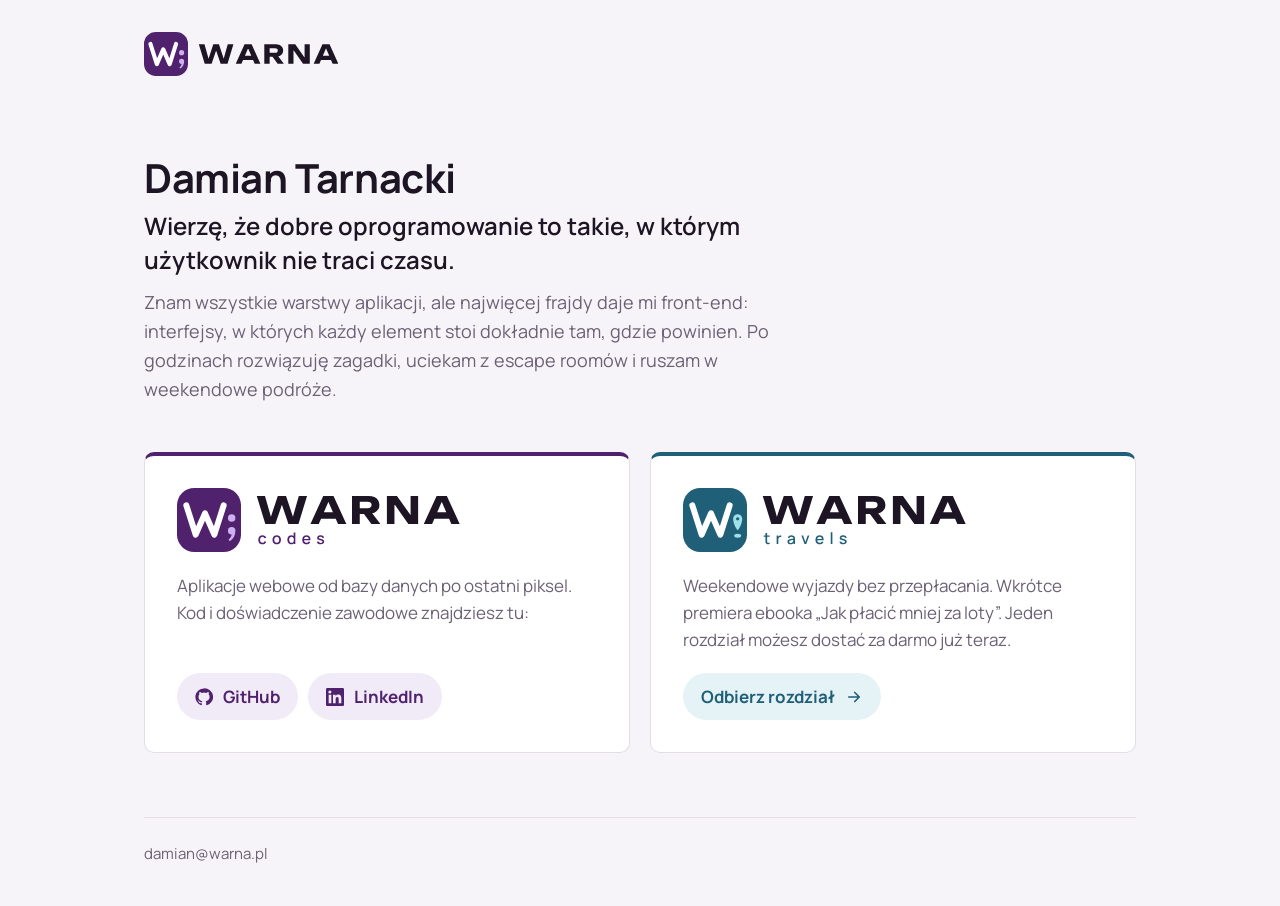
==== index.html @ d5330d67 "Copy: darmowy rozdział zamiast pierwszego Lista oczekujących wysyła rozdział 3, nie pierwszy.  Co-Au" ====
<!DOCTYPE html>
<html lang="pl">
<head>
<meta charset="UTF-8">
<meta name="viewport" content="width=device-width, initial-scale=1.0">
<title>WARNA · Damian Tarnacki</title>
<meta name="description" content="Damian Tarnacki: full-stack developer z sercem do front-endu. Tworzy oprogramowanie, w którym użytkownik nie traci czasu, a po godzinach szuka tańszych lotów.">
<meta name="author" content="Damian Tarnacki">
<meta name="theme-color" content="#50226D">
<link rel="canonical" href="https://warna.pl/">
<meta property="og:type" content="website">
<meta property="og:site_name" content="WARNA">
<meta property="og:locale" content="pl_PL">
<meta property="og:title" content="WARNA · Damian Tarnacki">
<meta property="og:description" content="Oprogramowanie, w którym użytkownik nie traci czasu, i podróże, za które nie przepłacasz. WARNA codes i WARNA travels.">
<meta property="og:url" content="https://warna.pl/">
<meta property="og:image" content="https://warna.pl/assets/img/og.png">
<meta property="og:image:type" content="image/png">
<meta property="og:image:width" content="1200">
<meta property="og:image:height" content="630">
<meta property="og:image:alt" content="Logotypy WARNA codes i WARNA travels">
<meta name="twitter:card" content="summary_large_image">
<link rel="icon" href="/favicon.svg" type="image/svg+xml">
<link rel="icon" type="image/png" sizes="32x32" href="/favicon-32x32.png">
<link rel="icon" type="image/png" sizes="16x16" href="/favicon-16x16.png">
<link rel="apple-touch-icon" sizes="180x180" href="/apple-touch-icon.png">
<link rel="manifest" href="/site.webmanifest">
<link rel="preconnect" href="https://fonts.googleapis.com">
<link rel="preconnect" href="https://fonts.gstatic.com" crossorigin>
<link rel="stylesheet" href="https://fonts.googleapis.com/css2?family=Manrope:wght@500;600;700&display=swap">
<link rel="stylesheet" href="assets/css/style.css">
</head>
<body>
<header class="top">
  <a class="brand" href="/" aria-label="WARNA, strona główna"><svg xmlns="http://www.w3.org/2000/svg" viewBox="0 0 441.74 100.00" role="img" aria-label="WARNA"><g transform="translate(0.00 0.00) scale(1.0417) translate(-2 -2)"><rect x="2" y="2" width="96" height="96" rx="26" fill="#50226D"/><path d="M16 28 L30 72 L44 40 L58 72 L72 28" fill="none" stroke="#FFFFFF" stroke-width="9" stroke-linecap="round" stroke-linejoin="round"/><circle cx="84" cy="47" r="5.6" fill="#CDB0F0"/><path d="M78.4 66 A5.6 5.6 0 0 1 89.6 66 C89.6 73.2 86.6 78.4 81.2 81.8 L79.2 79.4 C81.9 77.2 83.5 74.6 84 71.6 A5.6 5.6 0 0 1 78.4 66Z" fill="#CDB0F0"/></g><path d="M59.19 -5.16H55.38L66.35 -44.00H79.20L65.82 0.00H50.16L37.43 -37.55H42.42L29.63 0.00H14.02L0.59 -44.00H13.49L24.46 -5.16L20.71 -5.22L33.50 -44.00H46.35Z M97.15 -8.45V-18.25H127.48V-8.45ZM120.56 -44.00 140.57 0.00H127.60L110.82 -38.84H114.34L97.50 0.00H84.54L104.54 -44.00Z M157.81 -24.76H173.83Q176.76 -24.76 178.41 -26.11Q180.05 -27.46 180.05 -29.86Q180.05 -32.33 178.41 -33.65Q176.76 -34.97 173.83 -34.97H156.11L161.57 -40.77V0.00H149.42V-44.00H175.53Q180.58 -44.00 184.33 -42.21Q188.09 -40.42 190.20 -37.28Q192.31 -34.14 192.31 -29.86Q192.31 -25.70 190.20 -22.53Q188.09 -19.36 184.33 -17.60Q180.58 -15.84 175.53 -15.84H157.81ZM164.38 -20.59H178.05L193.83 0.00H179.75Z M244.76 -8.51 241.00 -7.74V-44.00H252.79V0.00H237.48L212.08 -36.20L215.78 -36.96V0.00H203.98V-44.00H219.71Z M274.27 -8.45V-18.25H304.60V-8.45ZM297.67 -44.00 317.68 0.00H304.71L287.94 -38.84H291.46L274.62 0.00H261.65L281.66 -44.00Z" transform="translate(124.00 72.00)" fill="currentColor"/></svg></a>
</header>
<main>
  <section class="intro">
    <h1>Damian Tarnacki</h1>
    <p class="lead">Wierzę, że dobre oprogramowanie to takie, w którym użytkownik nie traci czasu.</p>
    <p>Znam wszystkie warstwy aplikacji, ale najwięcej frajdy daje mi front-end: interfejsy, w których każdy element stoi dokładnie tam, gdzie powinien. Po godzinach rozwiązuję zagadki, uciekam z escape roomów i ruszam w weekendowe podróże.</p>
  </section>
  <div class="lines">
    <article class="line codes">
      <div class="lockup"><svg xmlns="http://www.w3.org/2000/svg" viewBox="0 0 441.74 100.00" role="img" aria-label="WARNA codes"><g transform="translate(0.00 0.00) scale(1.0417) translate(-2 -2)"><rect x="2" y="2" width="96" height="96" rx="26" fill="#50226D"/><path d="M16 28 L30 72 L44 40 L58 72 L72 28" fill="none" stroke="#FFFFFF" stroke-width="9" stroke-linecap="round" stroke-linejoin="round"/><circle cx="84" cy="47" r="5.6" fill="#CDB0F0"/><path d="M78.4 66 A5.6 5.6 0 0 1 89.6 66 C89.6 73.2 86.6 78.4 81.2 81.8 L79.2 79.4 C81.9 77.2 83.5 74.6 84 71.6 A5.6 5.6 0 0 1 78.4 66Z" fill="#CDB0F0"/></g><path d="M59.19 -5.16H55.38L66.35 -44.00H79.20L65.82 0.00H50.16L37.43 -37.55H42.42L29.63 0.00H14.02L0.59 -44.00H13.49L24.46 -5.16L20.71 -5.22L33.50 -44.00H46.35Z M97.15 -8.45V-18.25H127.48V-8.45ZM120.56 -44.00 140.57 0.00H127.60L110.82 -38.84H114.34L97.50 0.00H84.54L104.54 -44.00Z M157.81 -24.76H173.83Q176.76 -24.76 178.41 -26.11Q180.05 -27.46 180.05 -29.86Q180.05 -32.33 178.41 -33.65Q176.76 -34.97 173.83 -34.97H156.11L161.57 -40.77V0.00H149.42V-44.00H175.53Q180.58 -44.00 184.33 -42.21Q188.09 -40.42 190.20 -37.28Q192.31 -34.14 192.31 -29.86Q192.31 -25.70 190.20 -22.53Q188.09 -19.36 184.33 -17.60Q180.58 -15.84 175.53 -15.84H157.81ZM164.38 -20.59H178.05L193.83 0.00H179.75Z M244.76 -8.51 241.00 -7.74V-44.00H252.79V0.00H237.48L212.08 -36.20L215.78 -36.96V0.00H203.98V-44.00H219.71Z M274.27 -8.45V-18.25H304.60V-8.45ZM297.67 -44.00 317.68 0.00H304.71L287.94 -38.84H291.46L274.62 0.00H261.65L281.66 -44.00Z" transform="translate(124.00 56.31)" fill="currentColor"/><path d="M7.53 0.38Q5.45 0.38 4.00 -0.55Q2.55 -1.48 1.78 -3.09Q1.01 -4.70 1.00 -6.75Q1.01 -8.84 1.80 -10.44Q2.59 -12.05 4.05 -12.96Q5.51 -13.88 7.56 -13.88Q9.78 -13.88 11.34 -12.78Q12.91 -11.68 13.41 -9.76L10.81 -9.01Q10.43 -10.15 9.54 -10.78Q8.66 -11.41 7.53 -11.41Q6.24 -11.41 5.41 -10.81Q4.59 -10.20 4.19 -9.15Q3.79 -8.10 3.78 -6.75Q3.79 -4.66 4.73 -3.38Q5.68 -2.09 7.53 -2.09Q8.79 -2.09 9.57 -2.67Q10.35 -3.25 10.76 -4.34L13.41 -3.71Q12.75 -1.74 11.23 -0.68Q9.70 0.38 7.53 0.38Z M29.82 0.38Q27.80 0.38 26.31 -0.54Q24.82 -1.45 24.02 -3.06Q23.21 -4.66 23.21 -6.76Q23.21 -8.88 24.04 -10.48Q24.86 -12.09 26.35 -12.98Q27.84 -13.88 29.82 -13.88Q31.85 -13.88 33.34 -12.96Q34.83 -12.05 35.64 -10.45Q36.45 -8.85 36.45 -6.76Q36.45 -4.65 35.63 -3.04Q34.81 -1.44 33.33 -0.53Q31.84 0.38 29.82 0.38ZM29.82 -2.09Q31.76 -2.09 32.72 -3.39Q33.67 -4.70 33.67 -6.76Q33.67 -8.88 32.71 -10.14Q31.74 -11.41 29.82 -11.41Q28.51 -11.41 27.66 -10.82Q26.81 -10.23 26.40 -9.18Q25.99 -8.14 25.99 -6.76Q25.99 -4.64 26.96 -3.36Q27.94 -2.09 29.82 -2.09Z M52.56 0.38Q50.68 0.38 49.31 -0.56Q47.94 -1.50 47.19 -3.12Q46.45 -4.74 46.45 -6.76Q46.45 -8.80 47.20 -10.41Q47.95 -12.01 49.33 -12.94Q50.71 -13.88 52.61 -13.88Q54.53 -13.88 55.83 -12.94Q57.14 -12.01 57.81 -10.40Q58.48 -8.79 58.48 -6.76Q58.48 -4.74 57.80 -3.12Q57.12 -1.51 55.81 -0.57Q54.50 0.38 52.56 0.38ZM52.93 -1.99Q54.21 -1.99 55.03 -2.60Q55.84 -3.21 56.21 -4.29Q56.59 -5.36 56.59 -6.76Q56.59 -8.16 56.21 -9.24Q55.83 -10.31 55.03 -10.91Q54.24 -11.51 53.01 -11.51Q51.71 -11.51 50.88 -10.88Q50.04 -10.24 49.63 -9.16Q49.23 -8.09 49.23 -6.76Q49.23 -5.43 49.63 -4.34Q50.04 -3.26 50.86 -2.62Q51.68 -1.99 52.93 -1.99ZM56.59 0.00V-9.71H56.29V-18.00H58.91V0.00Z M76.40 0.38Q74.39 0.38 72.87 -0.51Q71.35 -1.39 70.51 -2.97Q69.66 -4.55 69.66 -6.64Q69.66 -8.85 70.49 -10.48Q71.32 -12.10 72.81 -12.99Q74.30 -13.88 76.27 -13.88Q78.34 -13.88 79.79 -12.92Q81.24 -11.96 81.96 -10.20Q82.67 -8.44 82.52 -6.01H79.91V-6.96Q79.89 -9.31 79.02 -10.44Q78.15 -11.56 76.38 -11.56Q74.41 -11.56 73.42 -10.32Q72.44 -9.09 72.44 -6.75Q72.44 -4.53 73.42 -3.31Q74.41 -2.09 76.27 -2.09Q77.50 -2.09 78.39 -2.64Q79.29 -3.20 79.79 -4.24L82.35 -3.43Q81.56 -1.61 79.96 -0.62Q78.36 0.38 76.40 0.38ZM71.59 -6.01V-8.05H81.22V-6.01Z M98.49 0.36Q96.02 0.36 94.47 -0.72Q92.92 -1.81 92.57 -3.79L95.25 -4.20Q95.50 -3.15 96.41 -2.54Q97.31 -1.94 98.66 -1.94Q99.89 -1.94 100.58 -2.44Q101.27 -2.94 101.27 -3.81Q101.27 -4.33 101.03 -4.64Q100.79 -4.96 100.01 -5.25Q99.24 -5.54 97.65 -5.96Q95.91 -6.41 94.89 -6.93Q93.87 -7.45 93.44 -8.14Q93.01 -8.84 93.01 -9.83Q93.01 -11.05 93.66 -11.96Q94.31 -12.88 95.49 -13.38Q96.67 -13.88 98.26 -13.88Q99.81 -13.88 101.02 -13.39Q102.24 -12.90 102.99 -12.01Q103.74 -11.11 103.89 -9.91L101.21 -9.43Q101.07 -10.40 100.30 -10.96Q99.52 -11.53 98.29 -11.58Q97.10 -11.62 96.36 -11.18Q95.62 -10.74 95.62 -9.96Q95.62 -9.51 95.91 -9.20Q96.19 -8.89 97.00 -8.60Q97.81 -8.31 99.40 -7.91Q101.10 -7.48 102.10 -6.94Q103.10 -6.41 103.53 -5.68Q103.96 -4.95 103.96 -3.91Q103.96 -1.91 102.51 -0.78Q101.05 0.36 98.49 0.36Z" transform="translate(126.00 87.69)" class="desc" fill="#50226D"/></svg></div>
      <p>Aplikacje webowe od bazy danych po ostatni piksel. Kod i doświadczenie zawodowe znajdziesz tu:</p>
      <ul class="links">
        <li><a href="https://github.com/warnaa" rel="me"><svg viewBox="0 0 24 24" aria-hidden="true"><path fill="currentColor" d="M12 .5a11.5 11.5 0 0 0-3.64 22.41c.58.1.79-.25.79-.56v-2c-3.2.7-3.88-1.37-3.88-1.37-.52-1.33-1.28-1.69-1.28-1.69-1.05-.71.08-.7.08-.7 1.16.08 1.77 1.19 1.77 1.19 1.03 1.77 2.7 1.26 3.36.96.1-.75.4-1.26.73-1.55-2.55-.29-5.24-1.28-5.24-5.69 0-1.26.45-2.28 1.19-3.09-.12-.29-.52-1.46.11-3.05 0 0 .97-.31 3.17 1.18a11 11 0 0 1 5.77 0c2.2-1.49 3.17-1.18 3.17-1.18.63 1.59.23 2.76.11 3.05.74.81 1.19 1.83 1.19 3.09 0 4.42-2.69 5.39-5.26 5.68.41.36.78 1.06.78 2.14v3.17c0 .31.21.67.8.56A11.5 11.5 0 0 0 12 .5Z"/></svg><span>GitHub</span></a></li>
        <li><a href="https://www.linkedin.com/in/damian-tarnacki-76337441" rel="me"><svg viewBox="0 0 24 24" aria-hidden="true"><path fill="currentColor" d="M20.45 20.45h-3.56v-5.57c0-1.33-.02-3.04-1.85-3.04-1.85 0-2.14 1.45-2.14 2.94v5.67H9.35V9h3.41v1.56h.05c.48-.9 1.64-1.85 3.37-1.85 3.6 0 4.27 2.37 4.27 5.46v6.28ZM5.34 7.43a2.07 2.07 0 1 1 0-4.13 2.07 2.07 0 0 1 0 4.13ZM7.12 20.45H3.56V9h3.56v11.45ZM22.22 0H1.77C.79 0 0 .77 0 1.73v20.54C0 23.23.79 24 1.77 24h20.45c.98 0 1.78-.77 1.78-1.73V1.73C24 .77 23.2 0 22.22 0Z"/></svg><span>LinkedIn</span></a></li>
      </ul>
    </article>
    <article class="line travels">
      <div class="lockup"><svg xmlns="http://www.w3.org/2000/svg" viewBox="0 0 441.74 100.00" role="img" aria-label="WARNA travels"><g transform="translate(0.00 0.00) scale(1.0417) translate(-2 -2)"><rect x="2" y="2" width="96" height="96" rx="26" fill="#1F5F78"/><path d="M16 28 L30 72 L44 40 L58 72 L72 28" fill="none" stroke="#FFFFFF" stroke-width="9" stroke-linecap="round" stroke-linejoin="round"/><path d="M84 65.5 C81.62 63.50 77.20 54.66 77.20 48.20 A6.8 6.8 0 1 1 90.80 48.20 C90.80 54.66 86.38 63.50 84 65.5Z" fill="#9EE0EA"/><circle cx="84" cy="48.20" r="2.45" fill="#1F5F78"/><ellipse cx="84" cy="73.6" rx="5.2" ry="2.9" fill="#9EE0EA"/></g><path d="M59.19 -5.16H55.38L66.35 -44.00H79.20L65.82 0.00H50.16L37.43 -37.55H42.42L29.63 0.00H14.02L0.59 -44.00H13.49L24.46 -5.16L20.71 -5.22L33.50 -44.00H46.35Z M97.15 -8.45V-18.25H127.48V-8.45ZM120.56 -44.00 140.57 0.00H127.60L110.82 -38.84H114.34L97.50 0.00H84.54L104.54 -44.00Z M157.81 -24.76H173.83Q176.76 -24.76 178.41 -26.11Q180.05 -27.46 180.05 -29.86Q180.05 -32.33 178.41 -33.65Q176.76 -34.97 173.83 -34.97H156.11L161.57 -40.77V0.00H149.42V-44.00H175.53Q180.58 -44.00 184.33 -42.21Q188.09 -40.42 190.20 -37.28Q192.31 -34.14 192.31 -29.86Q192.31 -25.70 190.20 -22.53Q188.09 -19.36 184.33 -17.60Q180.58 -15.84 175.53 -15.84H157.81ZM164.38 -20.59H178.05L193.83 0.00H179.75Z M244.76 -8.51 241.00 -7.74V-44.00H252.79V0.00H237.48L212.08 -36.20L215.78 -36.96V0.00H203.98V-44.00H219.71Z M274.27 -8.45V-18.25H304.60V-8.45ZM297.67 -44.00 317.68 0.00H304.71L287.94 -38.84H291.46L274.62 0.00H261.65L281.66 -44.00Z" transform="translate(124.00 56.31)" fill="currentColor"/><path d="M9.47 0.00Q8.20 0.25 6.98 0.21Q5.75 0.18 4.79 -0.26Q3.83 -0.70 3.34 -1.64Q2.90 -2.48 2.87 -3.34Q2.84 -4.21 2.84 -5.31V-17.25H5.46V-5.44Q5.46 -4.62 5.48 -4.03Q5.50 -3.43 5.74 -3.01Q6.19 -2.24 7.17 -2.13Q8.15 -2.02 9.47 -2.21ZM0.25 -11.40V-13.50H9.47V-11.40Z M20.31 0.00V-13.50H22.64V-10.23L22.31 -10.65Q22.56 -11.30 22.96 -11.84Q23.36 -12.39 23.89 -12.74Q24.40 -13.11 25.03 -13.32Q25.66 -13.53 26.33 -13.57Q26.99 -13.61 27.60 -13.50V-11.05Q26.94 -11.23 26.13 -11.15Q25.32 -11.08 24.65 -10.64Q24.01 -10.23 23.64 -9.64Q23.27 -9.05 23.11 -8.33Q22.95 -7.61 22.95 -6.81V0.00Z M41.79 0.38Q40.29 0.38 39.28 -0.18Q38.26 -0.74 37.74 -1.66Q37.23 -2.58 37.23 -3.68Q37.23 -4.70 37.59 -5.47Q37.95 -6.25 38.66 -6.79Q39.38 -7.34 40.41 -7.68Q41.31 -7.94 42.45 -8.14Q43.59 -8.34 44.84 -8.51Q46.10 -8.69 47.34 -8.86L46.39 -8.34Q46.41 -9.93 45.72 -10.69Q45.03 -11.46 43.34 -11.46Q42.28 -11.46 41.39 -10.97Q40.50 -10.48 40.15 -9.34L37.71 -10.09Q38.21 -11.83 39.62 -12.85Q41.03 -13.88 43.36 -13.88Q45.18 -13.88 46.52 -13.26Q47.86 -12.64 48.49 -11.30Q48.81 -10.64 48.89 -9.90Q48.96 -9.16 48.96 -8.31V0.00H46.65V-3.09L47.10 -2.69Q46.26 -1.14 44.97 -0.38Q43.68 0.38 41.79 0.38ZM42.25 -1.76Q43.36 -1.76 44.16 -2.16Q44.96 -2.55 45.45 -3.16Q45.94 -3.78 46.09 -4.44Q46.30 -5.04 46.33 -5.79Q46.36 -6.54 46.36 -6.99L47.21 -6.68Q45.98 -6.49 44.96 -6.34Q43.95 -6.19 43.13 -6.04Q42.31 -5.90 41.68 -5.70Q41.14 -5.51 40.72 -5.25Q40.30 -4.99 40.06 -4.61Q39.81 -4.24 39.81 -3.70Q39.81 -3.18 40.08 -2.73Q40.34 -2.29 40.88 -2.03Q41.41 -1.76 42.25 -1.76Z M63.86 0.00 58.96 -13.50H61.60L65.19 -3.28L68.78 -13.50H71.41L66.51 0.00Z M87.65 0.38Q85.64 0.38 84.12 -0.51Q82.60 -1.39 81.76 -2.97Q80.91 -4.55 80.91 -6.64Q80.91 -8.85 81.74 -10.48Q82.58 -12.10 84.06 -12.99Q85.55 -13.88 87.53 -13.88Q89.59 -13.88 91.04 -12.92Q92.49 -11.96 93.21 -10.20Q93.93 -8.44 93.78 -6.01H91.16V-6.96Q91.14 -9.31 90.27 -10.44Q89.40 -11.56 87.63 -11.56Q85.66 -11.56 84.68 -10.32Q83.69 -9.09 83.69 -6.75Q83.69 -4.53 84.68 -3.31Q85.66 -2.09 87.53 -2.09Q88.75 -2.09 89.64 -2.64Q90.54 -3.20 91.04 -4.24L93.60 -3.43Q92.81 -1.61 91.21 -0.62Q89.61 0.38 87.65 0.38ZM82.84 -6.01V-8.05H92.48V-6.01Z M104.83 0.00V-18.38H107.44V0.00Z M124.35 0.36Q121.89 0.36 120.34 -0.72Q118.79 -1.81 118.44 -3.79L121.11 -4.20Q121.36 -3.15 122.27 -2.54Q123.18 -1.94 124.53 -1.94Q125.75 -1.94 126.44 -2.44Q127.14 -2.94 127.14 -3.81Q127.14 -4.33 126.89 -4.64Q126.65 -4.96 125.88 -5.25Q125.10 -5.54 123.51 -5.96Q121.78 -6.41 120.76 -6.93Q119.74 -7.45 119.31 -8.14Q118.88 -8.84 118.88 -9.83Q118.88 -11.05 119.53 -11.96Q120.18 -12.88 121.36 -13.38Q122.54 -13.88 124.13 -13.88Q125.68 -13.88 126.89 -13.39Q128.10 -12.90 128.85 -12.01Q129.60 -11.11 129.75 -9.91L127.08 -9.43Q126.94 -10.40 126.16 -10.96Q125.39 -11.53 124.15 -11.58Q122.96 -11.62 122.23 -11.18Q121.49 -10.74 121.49 -9.96Q121.49 -9.51 121.77 -9.20Q122.05 -8.89 122.86 -8.60Q123.68 -8.31 125.26 -7.91Q126.96 -7.48 127.96 -6.94Q128.96 -6.41 129.39 -5.68Q129.83 -4.95 129.83 -3.91Q129.83 -1.91 128.37 -0.78Q126.91 0.36 124.35 0.36Z" transform="translate(126.00 87.69)" class="desc" fill="#1F5F78"/></svg></div>
      <p>Weekendowe wyjazdy bez przepłacania. Wkrótce premiera ebooka „Jak płacić mniej za loty”. Jeden rozdział możesz dostać za darmo już teraz.</p>
      <ul class="links">
        <li><a class="cta" href="/travels/tansze-loty/"><span>Odbierz rozdział</span><svg viewBox="0 0 24 24" aria-hidden="true"><path d="M5 12h13m-5-6 6 6-6 6" fill="none" stroke="currentColor" stroke-width="2.2" stroke-linecap="round" stroke-linejoin="round"/></svg></a></li>
      </ul>
    </article>
  </div>
</main>
<footer><div class="foot"><a href="mailto:damian@warna.pl">damian@warna.pl</a></div></footer>
</body>
</html>
---- assets/css/style.css ----
/* WARNA: kolory z identyfikacji b-v3, kroje Unbounded (w SVG jako krzywe) + Manrope */
:root {
    --bg: #F6F4F8;
    --paper: #FFFFFF;
    --ink: #1D1424;
    --muted: #6B6175;
    --line: #E3DDE8;
    --codes: #50226D;
    --codes-soft: #F1EAF7;
    --travels: #1F5F78;
    --travels-soft: #E6F3F6;
    --body: "Manrope", system-ui, -apple-system, "Segoe UI", sans-serif;
    color-scheme: light;
}

@media (prefers-color-scheme: dark) {
    :root {
        --bg: #141018;
        --paper: #1E1824;
        --ink: #F1ECF5;
        --muted: #A79DB1;
        --line: #2F2737;
        --codes: #CDB0F0;
        --codes-soft: #261C30;
        --travels: #9EE0EA;
        --travels-soft: #16252B;
        color-scheme: dark;
    }
}

* { box-sizing: border-box; }

body {
    margin: 0;
    min-height: 100vh;
    display: flex;
    flex-direction: column;
    background: var(--bg);
    color: var(--ink);
    font-family: var(--body);
    font-size: 17px;
    line-height: 1.6;
}

svg { display: block; }

.top, main, footer {
    width: 100%;
    max-width: 1040px;
    margin: 0 auto;
    padding-inline: 24px;
}

.top { padding-block: 32px 0; }
.brand { display: inline-block; color: var(--ink); }
.brand svg { height: 44px; width: auto; }

main { flex: 1; padding-block: 72px 64px; }

.intro { max-width: 40rem; margin-bottom: 48px; }
.intro h1 {
    margin: 0 0 8px;
    font-size: clamp(28px, 5vw, 40px);
    line-height: 1.15;
    font-weight: 700;
    letter-spacing: -0.01em;
}
.intro p { margin: 0; color: var(--muted); font-size: 18px; }
.intro p + p { margin-top: 12px; }
.intro .lead { color: var(--ink); font-size: clamp(20px, 2.6vw, 24px); line-height: 1.4; font-weight: 600; }

.lines {
    display: grid;
    grid-template-columns: repeat(auto-fit, minmax(300px, 1fr));
    gap: 20px;
}

.line {
    --accent: var(--codes);
    --soft: var(--codes-soft);
    display: flex;
    flex-direction: column;
    gap: 20px;
    padding: 32px;
    background: var(--paper);
    border: 1px solid var(--line);
    border-top: 4px solid var(--accent);
    border-radius: 10px;
}
.line.travels { --accent: var(--travels); --soft: var(--travels-soft); }

.lockup { color: var(--ink); }
.lockup svg { height: 64px; width: auto; max-width: 100%; }
.lockup .desc { fill: var(--accent); }

.line p { margin: 0; color: var(--muted); flex: 1; }

.links {
    list-style: none;
    margin: 0;
    padding: 0;
    display: flex;
    flex-wrap: wrap;
    gap: 10px;
}

.links a, .links .soon {
    display: inline-flex;
    align-items: center;
    gap: 10px;
    padding: 10px 18px;
    border-radius: 999px;
    background: var(--soft);
    color: var(--accent);
    font-weight: 700;
    text-decoration: none;
    transition: background .15s, color .15s;
}
.links a svg { width: 18px; height: 18px; }
.links a:hover, .links a:focus-visible { background: var(--accent); color: var(--paper); }
.links a:focus-visible { outline: 2px solid var(--accent); outline-offset: 3px; }
.links a.cta svg { transition: transform .15s; }
.links a.cta:hover svg { transform: translateX(3px); }
.links .soon { background: transparent; border: 1.5px dashed var(--accent); color: var(--muted); cursor: default; }

footer { font-size: 15px; }
.foot { padding-block: 24px 40px; border-top: 1px solid var(--line); }
footer a { color: var(--muted); text-decoration: none; }
footer a:hover { color: var(--ink); }

@media (max-width: 560px) {
    .top, main, footer { padding-inline: 16px; }
    main { padding-block: 48px 40px; }
    .line { padding: 24px; }
    .lockup svg { height: 52px; }
}
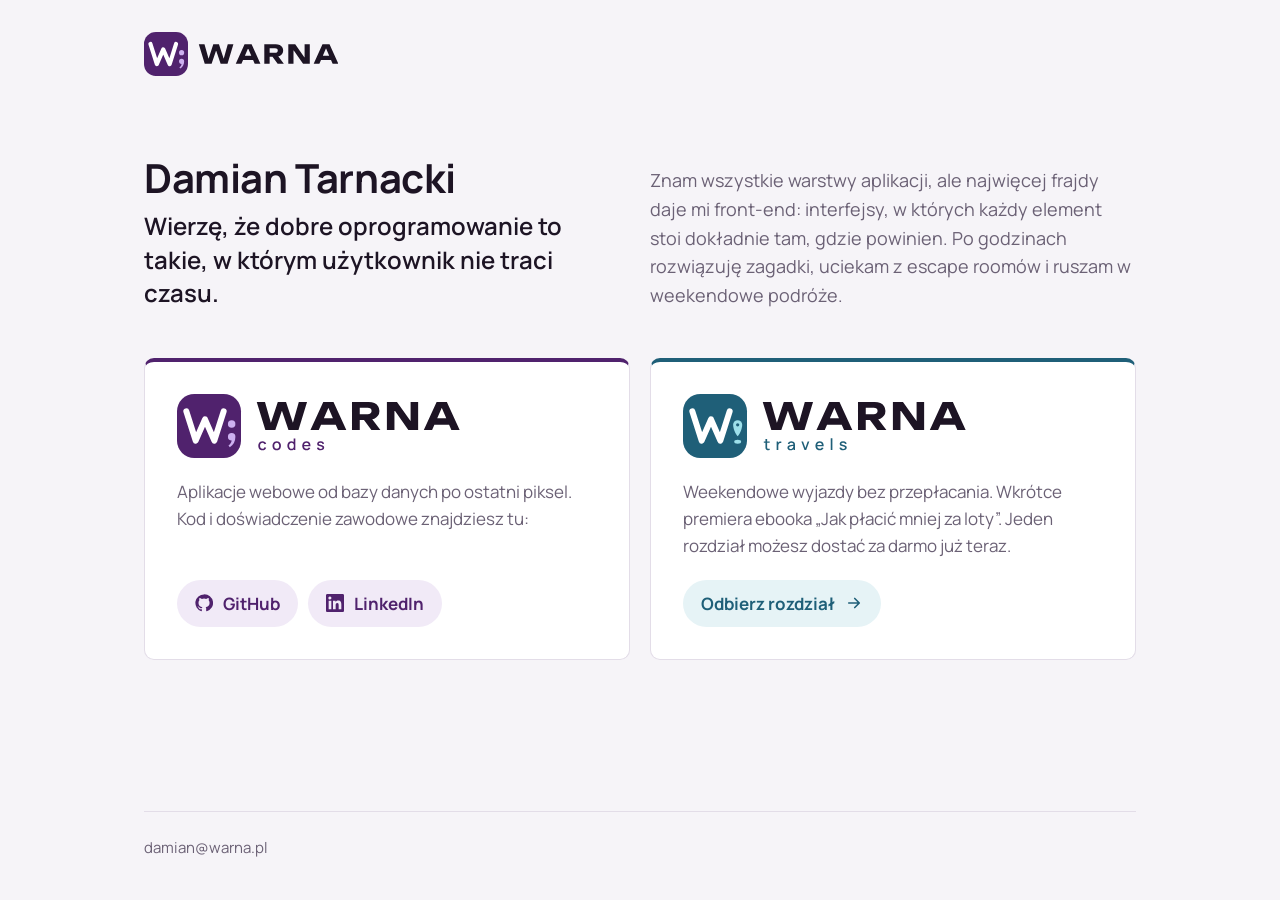
==== commit 3ab03f8f: "Wstęp w dwóch kolumnach na całą szerokość Nazwisko z hasłem po lewej, bio po prawej, w tych samych k" ====
--- a/index.html
+++ b/index.html
@@ -4,7 +4,7 @@
 <meta charset="UTF-8">
 <meta name="viewport" content="width=device-width, initial-scale=1.0">
 <title>WARNA · Damian Tarnacki</title>
-<meta name="description" content="Damian Tarnacki: full-stack developer z sercem do front-endu. Tworzy oprogramowanie, w którym użytkownik nie traci czasu, a po godzinach szuka tańszych lotów.">
+<meta name="description" content="Jestem full-stack developerem z sercem do front-endu. Tworzę oprogramowanie, w którym użytkownik nie traci czasu, a po godzinach szukam tańszych lotów.">
 <meta name="author" content="Damian Tarnacki">
 <meta name="theme-color" content="#50226D">
 <link rel="canonical" href="https://warna.pl/">
@@ -36,9 +36,11 @@
 </header>
 <main>
   <section class="intro">
-    <h1>Damian Tarnacki</h1>
-    <p class="lead">Wierzę, że dobre oprogramowanie to takie, w którym użytkownik nie traci czasu.</p>
-    <p>Znam wszystkie warstwy aplikacji, ale najwięcej frajdy daje mi front-end: interfejsy, w których każdy element stoi dokładnie tam, gdzie powinien. Po godzinach rozwiązuję zagadki, uciekam z escape roomów i ruszam w weekendowe podróże.</p>
+    <div>
+      <h1>Damian Tarnacki</h1>
+      <p class="lead">Wierzę, że dobre oprogramowanie to takie, w którym użytkownik nie traci czasu.</p>
+    </div>
+    <p class="bio">Znam wszystkie warstwy aplikacji, ale najwięcej frajdy daje mi front-end: interfejsy, w których każdy element stoi dokładnie tam, gdzie powinien. Po godzinach rozwiązuję zagadki, uciekam z escape roomów i ruszam w weekendowe podróże.</p>
   </section>
   <div class="lines">
     <article class="line codes">
--- a/assets/css/style.css
+++ b/assets/css/style.css
@@ -57,7 +57,14 @@
 
 main { flex: 1; padding-block: 72px 64px; }
 
-.intro { max-width: 40rem; margin-bottom: 48px; }
+/* wstęp w tych samych kolumnach co karty: nazwisko z hasłem po lewej, bio po prawej */
+.intro {
+    display: grid;
+    grid-template-columns: repeat(auto-fit, minmax(300px, 1fr));
+    gap: 12px 20px;
+    align-items: end;
+    margin-bottom: 48px;
+}
 .intro h1 {
     margin: 0 0 8px;
     font-size: clamp(28px, 5vw, 40px);
@@ -66,7 +73,7 @@
     letter-spacing: -0.01em;
 }
 .intro p { margin: 0; color: var(--muted); font-size: 18px; }
-.intro p + p { margin-top: 12px; }
+.intro .lead { margin-top: 8px; }
 .intro .lead { color: var(--ink); font-size: clamp(20px, 2.6vw, 24px); line-height: 1.4; font-weight: 600; }
 
 .lines {
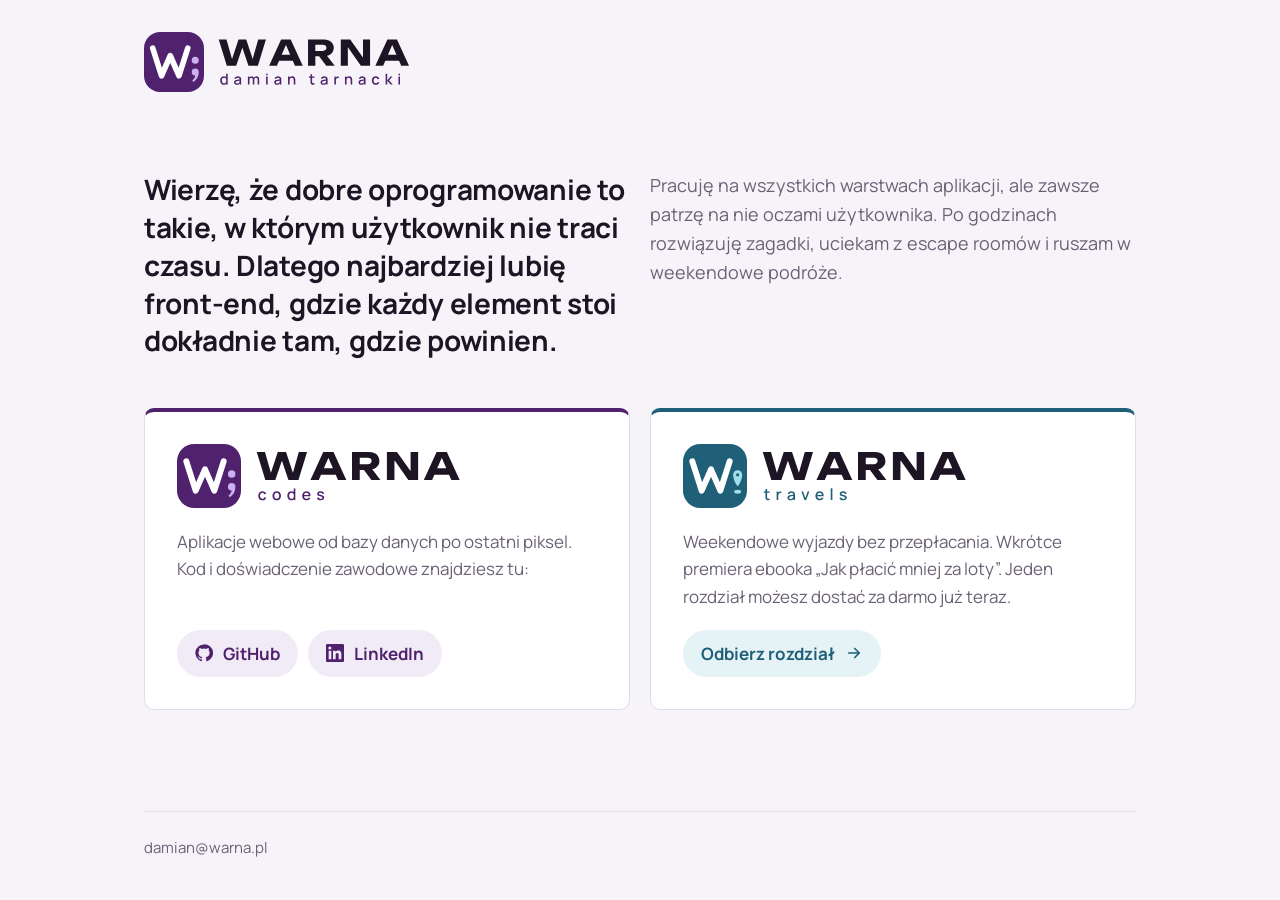
==== commit 2056d9ec: "Znak z nazwiskiem w nagłówku, dwa zdania w tytule Logo WARNA z „damian tarnacki” zastępuje osobny na" ====
--- a/index.html
+++ b/index.html
@@ -32,15 +32,12 @@
 </head>
 <body>
 <header class="top">
-  <a class="brand" href="/" aria-label="WARNA, strona główna"><svg xmlns="http://www.w3.org/2000/svg" viewBox="0 0 441.74 100.00" role="img" aria-label="WARNA"><g transform="translate(0.00 0.00) scale(1.0417) translate(-2 -2)"><rect x="2" y="2" width="96" height="96" rx="26" fill="#50226D"/><path d="M16 28 L30 72 L44 40 L58 72 L72 28" fill="none" stroke="#FFFFFF" stroke-width="9" stroke-linecap="round" stroke-linejoin="round"/><circle cx="84" cy="47" r="5.6" fill="#CDB0F0"/><path d="M78.4 66 A5.6 5.6 0 0 1 89.6 66 C89.6 73.2 86.6 78.4 81.2 81.8 L79.2 79.4 C81.9 77.2 83.5 74.6 84 71.6 A5.6 5.6 0 0 1 78.4 66Z" fill="#CDB0F0"/></g><path d="M59.19 -5.16H55.38L66.35 -44.00H79.20L65.82 0.00H50.16L37.43 -37.55H42.42L29.63 0.00H14.02L0.59 -44.00H13.49L24.46 -5.16L20.71 -5.22L33.50 -44.00H46.35Z M97.15 -8.45V-18.25H127.48V-8.45ZM120.56 -44.00 140.57 0.00H127.60L110.82 -38.84H114.34L97.50 0.00H84.54L104.54 -44.00Z M157.81 -24.76H173.83Q176.76 -24.76 178.41 -26.11Q180.05 -27.46 180.05 -29.86Q180.05 -32.33 178.41 -33.65Q176.76 -34.97 173.83 -34.97H156.11L161.57 -40.77V0.00H149.42V-44.00H175.53Q180.58 -44.00 184.33 -42.21Q188.09 -40.42 190.20 -37.28Q192.31 -34.14 192.31 -29.86Q192.31 -25.70 190.20 -22.53Q188.09 -19.36 184.33 -17.60Q180.58 -15.84 175.53 -15.84H157.81ZM164.38 -20.59H178.05L193.83 0.00H179.75Z M244.76 -8.51 241.00 -7.74V-44.00H252.79V0.00H237.48L212.08 -36.20L215.78 -36.96V0.00H203.98V-44.00H219.71Z M274.27 -8.45V-18.25H304.60V-8.45ZM297.67 -44.00 317.68 0.00H304.71L287.94 -38.84H291.46L274.62 0.00H261.65L281.66 -44.00Z" transform="translate(124.00 72.00)" fill="currentColor"/></svg></a>
+  <a class="brand" href="/" aria-label="WARNA Damian Tarnacki, strona główna"><svg xmlns="http://www.w3.org/2000/svg" viewBox="0 0 441.74 100.00" role="img" aria-label="WARNA Damian Tarnacki"><g transform="translate(0.00 0.00) scale(1.0417) translate(-2 -2)"><rect x="2" y="2" width="96" height="96" rx="26" fill="#50226D"/><path d="M16 28 L30 72 L44 40 L58 72 L72 28" fill="none" stroke="#FFFFFF" stroke-width="9" stroke-linecap="round" stroke-linejoin="round"/><circle cx="84" cy="47" r="5.6" fill="#CDB0F0"/><path d="M78.4 66 A5.6 5.6 0 0 1 89.6 66 C89.6 73.2 86.6 78.4 81.2 81.8 L79.2 79.4 C81.9 77.2 83.5 74.6 84 71.6 A5.6 5.6 0 0 1 78.4 66Z" fill="#CDB0F0"/></g><path d="M59.19 -5.16H55.38L66.35 -44.00H79.20L65.82 0.00H50.16L37.43 -37.55H42.42L29.63 0.00H14.02L0.59 -44.00H13.49L24.46 -5.16L20.71 -5.22L33.50 -44.00H46.35Z M97.15 -8.45V-18.25H127.48V-8.45ZM120.56 -44.00 140.57 0.00H127.60L110.82 -38.84H114.34L97.50 0.00H84.54L104.54 -44.00Z M157.81 -24.76H173.83Q176.76 -24.76 178.41 -26.11Q180.05 -27.46 180.05 -29.86Q180.05 -32.33 178.41 -33.65Q176.76 -34.97 173.83 -34.97H156.11L161.57 -40.77V0.00H149.42V-44.00H175.53Q180.58 -44.00 184.33 -42.21Q188.09 -40.42 190.20 -37.28Q192.31 -34.14 192.31 -29.86Q192.31 -25.70 190.20 -22.53Q188.09 -19.36 184.33 -17.60Q180.58 -15.84 175.53 -15.84H157.81ZM164.38 -20.59H178.05L193.83 0.00H179.75Z M244.76 -8.51 241.00 -7.74V-44.00H252.79V0.00H237.48L212.08 -36.20L215.78 -36.96V0.00H203.98V-44.00H219.71Z M274.27 -8.45V-18.25H304.60V-8.45ZM297.67 -44.00 317.68 0.00H304.71L287.94 -38.84H291.46L274.62 0.00H261.65L281.66 -44.00Z" transform="translate(124.00 56.31)" fill="currentColor"/><path d="M7.11 0.38Q5.23 0.38 3.86 -0.56Q2.49 -1.50 1.74 -3.12Q1.00 -4.74 1.00 -6.76Q1.00 -8.80 1.75 -10.41Q2.50 -12.01 3.88 -12.94Q5.26 -13.88 7.16 -13.88Q9.08 -13.88 10.38 -12.94Q11.69 -12.01 12.36 -10.40Q13.03 -8.79 13.03 -6.76Q13.03 -4.74 12.35 -3.12Q11.68 -1.51 10.36 -0.57Q9.05 0.38 7.11 0.38ZM7.48 -1.99Q8.76 -1.99 9.58 -2.60Q10.39 -3.21 10.76 -4.29Q11.14 -5.36 11.14 -6.76Q11.14 -8.16 10.76 -9.24Q10.38 -10.31 9.58 -10.91Q8.79 -11.51 7.56 -11.51Q6.26 -11.51 5.43 -10.88Q4.59 -10.24 4.18 -9.16Q3.78 -8.09 3.78 -6.76Q3.78 -5.43 4.18 -4.34Q4.59 -3.26 5.41 -2.62Q6.23 -1.99 7.48 -1.99ZM11.14 0.00V-9.71H10.84V-18.00H13.46V0.00Z M28.77 0.38Q27.27 0.38 26.26 -0.18Q25.25 -0.74 24.73 -1.66Q24.21 -2.58 24.21 -3.68Q24.21 -4.70 24.57 -5.47Q24.94 -6.25 25.65 -6.79Q26.36 -7.34 27.40 -7.68Q28.30 -7.94 29.44 -8.14Q30.57 -8.34 31.83 -8.51Q33.09 -8.69 34.33 -8.86L33.38 -8.34Q33.40 -9.93 32.71 -10.69Q32.01 -11.46 30.32 -11.46Q29.26 -11.46 28.38 -10.97Q27.49 -10.48 27.14 -9.34L24.70 -10.09Q25.20 -11.83 26.61 -12.85Q28.01 -13.88 30.35 -13.88Q32.16 -13.88 33.51 -13.26Q34.85 -12.64 35.48 -11.30Q35.80 -10.64 35.88 -9.90Q35.95 -9.16 35.95 -8.31V0.00H33.64V-3.09L34.09 -2.69Q33.25 -1.14 31.96 -0.38Q30.66 0.38 28.77 0.38ZM29.24 -1.76Q30.35 -1.76 31.15 -2.16Q31.95 -2.55 32.44 -3.16Q32.92 -3.78 33.08 -4.44Q33.29 -5.04 33.32 -5.79Q33.35 -6.54 33.35 -6.99L34.20 -6.68Q32.96 -6.49 31.95 -6.34Q30.94 -6.19 30.12 -6.04Q29.30 -5.90 28.66 -5.70Q28.12 -5.51 27.71 -5.25Q27.29 -4.99 27.04 -4.61Q26.80 -4.24 26.80 -3.70Q26.80 -3.18 27.06 -2.73Q27.32 -2.29 27.86 -2.03Q28.40 -1.76 29.24 -1.76Z M63.38 0.00 63.39 -8.41Q63.39 -9.88 62.64 -10.69Q61.89 -11.51 60.66 -11.51Q59.91 -11.51 59.29 -11.17Q58.68 -10.83 58.29 -10.14Q57.91 -9.46 57.91 -8.44L56.65 -9.08Q56.62 -10.50 57.26 -11.57Q57.89 -12.65 58.98 -13.24Q60.06 -13.84 61.41 -13.84Q63.60 -13.84 64.80 -12.53Q66.00 -11.21 66.00 -9.04L65.99 0.00ZM47.19 0.00V-13.50H49.51V-9.60H49.81V0.00ZM55.29 0.00 55.30 -8.36Q55.30 -9.84 54.56 -10.68Q53.81 -11.51 52.56 -11.51Q51.33 -11.51 50.57 -10.66Q49.81 -9.81 49.81 -8.44L48.56 -9.24Q48.56 -10.56 49.20 -11.60Q49.84 -12.64 50.93 -13.24Q52.01 -13.84 53.39 -13.84Q54.83 -13.84 55.84 -13.23Q56.85 -12.62 57.38 -11.54Q57.91 -10.45 57.91 -9.01L57.90 0.00Z M77.50 -15.71V-18.25H80.11V-15.71ZM77.50 0.00V-13.50H80.11V0.00Z M95.67 0.38Q94.17 0.38 93.16 -0.18Q92.15 -0.74 91.63 -1.66Q91.11 -2.58 91.11 -3.68Q91.11 -4.70 91.47 -5.47Q91.84 -6.25 92.55 -6.79Q93.26 -7.34 94.30 -7.68Q95.20 -7.94 96.34 -8.14Q97.47 -8.34 98.73 -8.51Q99.99 -8.69 101.22 -8.86L100.28 -8.34Q100.30 -9.93 99.61 -10.69Q98.91 -11.46 97.22 -11.46Q96.16 -11.46 95.28 -10.97Q94.39 -10.48 94.04 -9.34L91.60 -10.09Q92.10 -11.83 93.51 -12.85Q94.91 -13.88 97.25 -13.88Q99.06 -13.88 100.41 -13.26Q101.75 -12.64 102.38 -11.30Q102.70 -10.64 102.78 -9.90Q102.85 -9.16 102.85 -8.31V0.00H100.54V-3.09L100.99 -2.69Q100.15 -1.14 98.86 -0.38Q97.56 0.38 95.67 0.38ZM96.14 -1.76Q97.25 -1.76 98.05 -2.16Q98.85 -2.55 99.34 -3.16Q99.83 -3.78 99.97 -4.44Q100.19 -5.04 100.22 -5.79Q100.25 -6.54 100.25 -6.99L101.10 -6.68Q99.86 -6.49 98.85 -6.34Q97.84 -6.19 97.02 -6.04Q96.20 -5.90 95.56 -5.70Q95.02 -5.51 94.61 -5.25Q94.19 -4.99 93.94 -4.61Q93.70 -4.24 93.70 -3.70Q93.70 -3.18 93.96 -2.73Q94.22 -2.29 94.76 -2.03Q95.30 -1.76 96.14 -1.76Z M123.57 0.00V-6.64Q123.57 -7.43 123.44 -8.26Q123.31 -9.09 122.94 -9.80Q122.57 -10.51 121.91 -10.95Q121.24 -11.39 120.16 -11.39Q119.46 -11.39 118.84 -11.16Q118.21 -10.93 117.74 -10.41Q117.27 -9.90 117.01 -9.06Q116.74 -8.22 116.74 -7.03L115.11 -7.64Q115.11 -9.47 115.80 -10.88Q116.49 -12.29 117.78 -13.08Q119.06 -13.86 120.89 -13.86Q122.29 -13.86 123.24 -13.41Q124.19 -12.96 124.78 -12.23Q125.38 -11.50 125.69 -10.64Q126.00 -9.78 126.11 -8.95Q126.22 -8.12 126.22 -7.50V0.00ZM114.09 0.00V-13.50H116.42V-9.60H116.74V0.00Z  M158.20 0.00Q156.92 0.25 155.70 0.21Q154.47 0.18 153.51 -0.26Q152.55 -0.70 152.06 -1.64Q151.62 -2.48 151.59 -3.34Q151.56 -4.21 151.56 -5.31V-17.25H154.19V-5.44Q154.19 -4.62 154.21 -4.03Q154.22 -3.43 154.46 -3.01Q154.91 -2.24 155.89 -2.13Q156.88 -2.02 158.20 -2.21ZM148.97 -11.40V-13.50H158.20V-11.40Z M172.85 0.38Q171.35 0.38 170.34 -0.18Q169.32 -0.74 168.81 -1.66Q168.29 -2.58 168.29 -3.68Q168.29 -4.70 168.65 -5.47Q169.01 -6.25 169.72 -6.79Q170.44 -7.34 171.47 -7.68Q172.38 -7.94 173.51 -8.14Q174.65 -8.34 175.91 -8.51Q177.16 -8.69 178.40 -8.86L177.45 -8.34Q177.47 -9.93 176.78 -10.69Q176.09 -11.46 174.40 -11.46Q173.34 -11.46 172.45 -10.97Q171.56 -10.48 171.21 -9.34L168.78 -10.09Q169.28 -11.83 170.68 -12.85Q172.09 -13.88 174.42 -13.88Q176.24 -13.88 177.58 -13.26Q178.92 -12.64 179.55 -11.30Q179.88 -10.64 179.95 -9.90Q180.03 -9.16 180.03 -8.31V0.00H177.71V-3.09L178.16 -2.69Q177.32 -1.14 176.03 -0.38Q174.74 0.38 172.85 0.38ZM173.31 -1.76Q174.42 -1.76 175.22 -2.16Q176.03 -2.55 176.51 -3.16Q177.00 -3.78 177.15 -4.44Q177.36 -5.04 177.39 -5.79Q177.42 -6.54 177.42 -6.99L178.28 -6.68Q177.04 -6.49 176.02 -6.34Q175.01 -6.19 174.19 -6.04Q173.38 -5.90 172.74 -5.70Q172.20 -5.51 171.78 -5.25Q171.36 -4.99 171.12 -4.61Q170.88 -4.24 170.88 -3.70Q170.88 -3.18 171.14 -2.73Q171.40 -2.29 171.94 -2.03Q172.47 -1.76 173.31 -1.76Z M191.28 0.00V-13.50H193.60V-10.23L193.28 -10.65Q193.53 -11.30 193.93 -11.84Q194.33 -12.39 194.85 -12.74Q195.36 -13.11 195.99 -13.32Q196.62 -13.53 197.29 -13.57Q197.95 -13.61 198.56 -13.50V-11.05Q197.90 -11.23 197.09 -11.15Q196.29 -11.08 195.61 -10.64Q194.97 -10.23 194.61 -9.64Q194.24 -9.05 194.07 -8.33Q193.91 -7.61 193.91 -6.81V0.00Z M218.41 0.00V-6.64Q218.41 -7.43 218.28 -8.26Q218.15 -9.09 217.78 -9.80Q217.41 -10.51 216.74 -10.95Q216.07 -11.39 215.00 -11.39Q214.30 -11.39 213.68 -11.16Q213.05 -10.93 212.58 -10.41Q212.11 -9.90 211.84 -9.06Q211.57 -8.22 211.57 -7.03L209.95 -7.64Q209.95 -9.47 210.64 -10.88Q211.32 -12.29 212.61 -13.08Q213.90 -13.86 215.72 -13.86Q217.12 -13.86 218.07 -13.41Q219.03 -12.96 219.62 -12.23Q220.21 -11.50 220.53 -10.64Q220.84 -9.78 220.95 -8.95Q221.06 -8.12 221.06 -7.50V0.00ZM208.93 0.00V-13.50H211.26V-9.60H211.57V0.00Z M236.12 0.38Q234.62 0.38 233.61 -0.18Q232.60 -0.74 232.08 -1.66Q231.56 -2.58 231.56 -3.68Q231.56 -4.70 231.93 -5.47Q232.29 -6.25 233.00 -6.79Q233.71 -7.34 234.75 -7.68Q235.65 -7.94 236.79 -8.14Q237.93 -8.34 239.18 -8.51Q240.44 -8.69 241.68 -8.86L240.72 -8.34Q240.75 -9.93 240.06 -10.69Q239.36 -11.46 237.68 -11.46Q236.61 -11.46 235.73 -10.97Q234.84 -10.48 234.49 -9.34L232.05 -10.09Q232.55 -11.83 233.96 -12.85Q235.36 -13.88 237.70 -13.88Q239.51 -13.88 240.86 -13.26Q242.20 -12.64 242.82 -11.30Q243.15 -10.64 243.23 -9.90Q243.30 -9.16 243.30 -8.31V0.00H240.99V-3.09L241.44 -2.69Q240.60 -1.14 239.31 -0.38Q238.01 0.38 236.12 0.38ZM236.59 -1.76Q237.70 -1.76 238.50 -2.16Q239.30 -2.55 239.79 -3.16Q240.28 -3.78 240.43 -4.44Q240.64 -5.04 240.67 -5.79Q240.70 -6.54 240.70 -6.99L241.55 -6.68Q240.31 -6.49 239.30 -6.34Q238.29 -6.19 237.47 -6.04Q236.65 -5.90 236.01 -5.70Q235.47 -5.51 235.06 -5.25Q234.64 -4.99 234.39 -4.61Q234.15 -4.24 234.15 -3.70Q234.15 -3.18 234.41 -2.73Q234.68 -2.29 235.21 -2.03Q235.75 -1.76 236.59 -1.76Z M260.32 0.38Q258.25 0.38 256.80 -0.55Q255.35 -1.48 254.58 -3.09Q253.81 -4.70 253.80 -6.75Q253.81 -8.84 254.60 -10.44Q255.39 -12.05 256.85 -12.96Q258.31 -13.88 260.36 -13.88Q262.57 -13.88 264.14 -12.78Q265.71 -11.68 266.21 -9.76L263.61 -9.01Q263.23 -10.15 262.34 -10.78Q261.46 -11.41 260.32 -11.41Q259.04 -11.41 258.21 -10.81Q257.39 -10.20 256.99 -9.15Q256.59 -8.10 256.57 -6.75Q256.59 -4.66 257.53 -3.38Q258.48 -2.09 260.32 -2.09Q261.59 -2.09 262.37 -2.67Q263.15 -3.25 263.56 -4.34L266.21 -3.71Q265.55 -1.74 264.02 -0.68Q262.50 0.38 260.32 0.38Z M276.75 0.00 276.76 -18.00H279.41V-7.00L284.71 -13.50H288.04L282.44 -6.75L288.61 0.00H285.06L279.41 -6.50V0.00Z M298.11 -15.71V-18.25H300.73V-15.71ZM298.11 0.00V-13.50H300.73V0.00Z" transform="translate(126.00 87.69)" class="desc" fill="#50226D"/></svg></a>
 </header>
 <main>
   <section class="intro">
-    <div>
-      <h1>Damian Tarnacki</h1>
-      <p class="lead">Wierzę, że dobre oprogramowanie to takie, w którym użytkownik nie traci czasu.</p>
-    </div>
-    <p class="bio">Znam wszystkie warstwy aplikacji, ale najwięcej frajdy daje mi front-end: interfejsy, w których każdy element stoi dokładnie tam, gdzie powinien. Po godzinach rozwiązuję zagadki, uciekam z escape roomów i ruszam w weekendowe podróże.</p>
+    <h1>Wierzę, że dobre oprogramowanie to takie, w którym użytkownik nie traci czasu. Dlatego najbardziej lubię front-end, gdzie każdy element stoi dokładnie tam, gdzie powinien.</h1>
+    <p class="bio">Pracuję na wszystkich warstwach aplikacji, ale zawsze patrzę na nie oczami użytkownika. Po godzinach rozwiązuję zagadki, uciekam z escape roomów i ruszam w weekendowe podróże.</p>
   </section>
   <div class="lines">
     <article class="line codes">
--- a/assets/css/style.css
+++ b/assets/css/style.css
@@ -53,28 +53,26 @@
 
 .top { padding-block: 32px 0; }
 .brand { display: inline-block; color: var(--ink); }
-.brand svg { height: 44px; width: auto; }
+.brand svg { height: 60px; width: auto; }
 
 main { flex: 1; padding-block: 72px 64px; }
 
-/* wstęp w tych samych kolumnach co karty: nazwisko z hasłem po lewej, bio po prawej */
+/* wstęp w tych samych kolumnach co karty: nazwisko z hasłem po lewej, bio po prawej, oba od góry */
 .intro {
     display: grid;
     grid-template-columns: repeat(auto-fit, minmax(300px, 1fr));
     gap: 12px 20px;
-    align-items: end;
+    align-items: start;
     margin-bottom: 48px;
 }
 .intro h1 {
-    margin: 0 0 8px;
-    font-size: clamp(28px, 5vw, 40px);
-    line-height: 1.15;
+    margin: 0;
+    font-size: clamp(22px, 2.6vw, 28px);
+    line-height: 1.35;
     font-weight: 700;
     letter-spacing: -0.01em;
 }
 .intro p { margin: 0; color: var(--muted); font-size: 18px; }
-.intro .lead { margin-top: 8px; }
-.intro .lead { color: var(--ink); font-size: clamp(20px, 2.6vw, 24px); line-height: 1.4; font-weight: 600; }
 
 .lines {
     display: grid;
@@ -140,4 +138,5 @@
     main { padding-block: 48px 40px; }
     .line { padding: 24px; }
     .lockup svg { height: 52px; }
+    .brand svg { height: 52px; }
 }
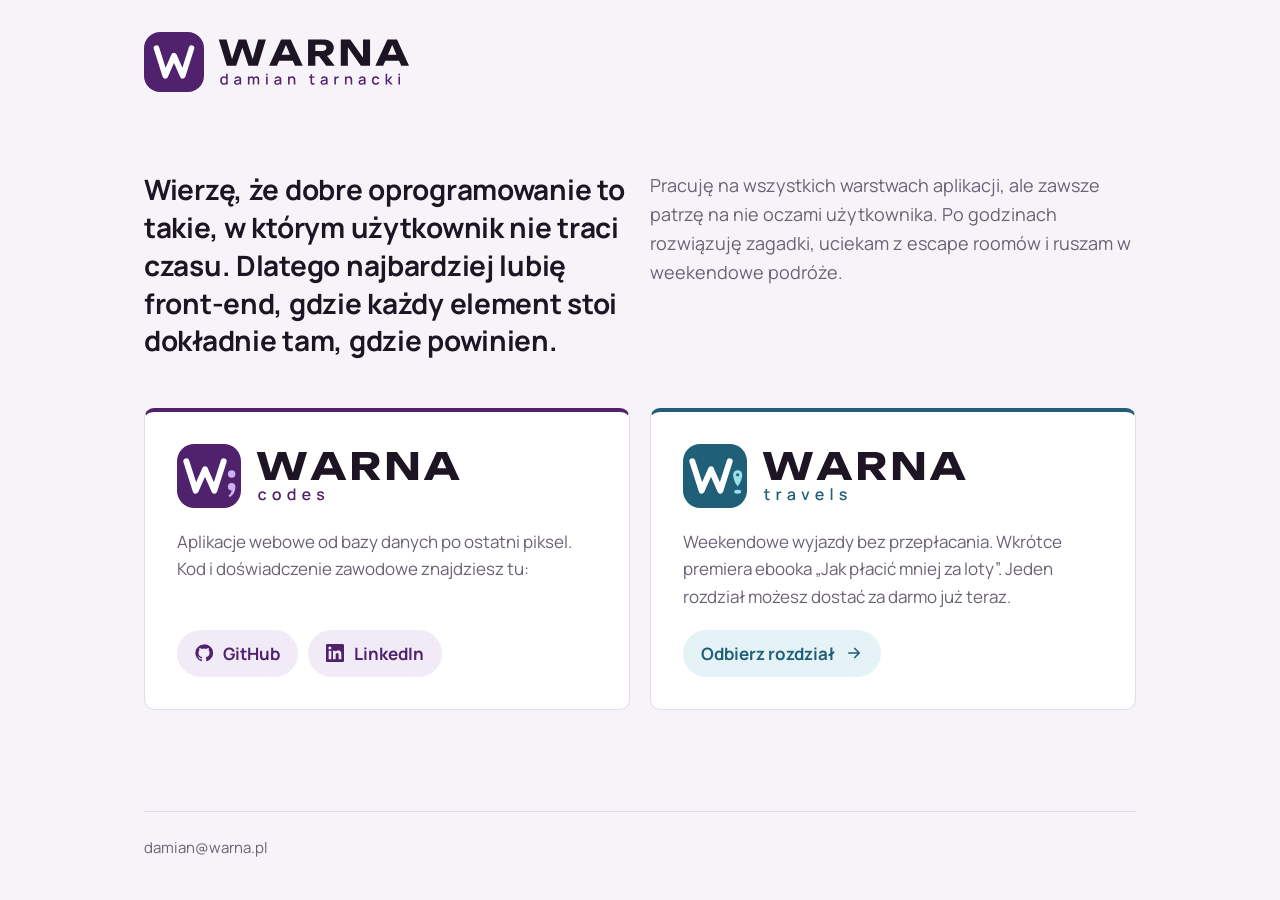
==== commit 97447545: "Znak z nazwiskiem bez średnika Znak osobisty obejmuje wszystkie działki, więc W bez znacznika działk" ====
--- a/index.html
+++ b/index.html
@@ -32,7 +32,7 @@
 </head>
 <body>
 <header class="top">
-  <a class="brand" href="/" aria-label="WARNA Damian Tarnacki, strona główna"><svg xmlns="http://www.w3.org/2000/svg" viewBox="0 0 441.74 100.00" role="img" aria-label="WARNA Damian Tarnacki"><g transform="translate(0.00 0.00) scale(1.0417) translate(-2 -2)"><rect x="2" y="2" width="96" height="96" rx="26" fill="#50226D"/><path d="M16 28 L30 72 L44 40 L58 72 L72 28" fill="none" stroke="#FFFFFF" stroke-width="9" stroke-linecap="round" stroke-linejoin="round"/><circle cx="84" cy="47" r="5.6" fill="#CDB0F0"/><path d="M78.4 66 A5.6 5.6 0 0 1 89.6 66 C89.6 73.2 86.6 78.4 81.2 81.8 L79.2 79.4 C81.9 77.2 83.5 74.6 84 71.6 A5.6 5.6 0 0 1 78.4 66Z" fill="#CDB0F0"/></g><path d="M59.19 -5.16H55.38L66.35 -44.00H79.20L65.82 0.00H50.16L37.43 -37.55H42.42L29.63 0.00H14.02L0.59 -44.00H13.49L24.46 -5.16L20.71 -5.22L33.50 -44.00H46.35Z M97.15 -8.45V-18.25H127.48V-8.45ZM120.56 -44.00 140.57 0.00H127.60L110.82 -38.84H114.34L97.50 0.00H84.54L104.54 -44.00Z M157.81 -24.76H173.83Q176.76 -24.76 178.41 -26.11Q180.05 -27.46 180.05 -29.86Q180.05 -32.33 178.41 -33.65Q176.76 -34.97 173.83 -34.97H156.11L161.57 -40.77V0.00H149.42V-44.00H175.53Q180.58 -44.00 184.33 -42.21Q188.09 -40.42 190.20 -37.28Q192.31 -34.14 192.31 -29.86Q192.31 -25.70 190.20 -22.53Q188.09 -19.36 184.33 -17.60Q180.58 -15.84 175.53 -15.84H157.81ZM164.38 -20.59H178.05L193.83 0.00H179.75Z M244.76 -8.51 241.00 -7.74V-44.00H252.79V0.00H237.48L212.08 -36.20L215.78 -36.96V0.00H203.98V-44.00H219.71Z M274.27 -8.45V-18.25H304.60V-8.45ZM297.67 -44.00 317.68 0.00H304.71L287.94 -38.84H291.46L274.62 0.00H261.65L281.66 -44.00Z" transform="translate(124.00 56.31)" fill="currentColor"/><path d="M7.11 0.38Q5.23 0.38 3.86 -0.56Q2.49 -1.50 1.74 -3.12Q1.00 -4.74 1.00 -6.76Q1.00 -8.80 1.75 -10.41Q2.50 -12.01 3.88 -12.94Q5.26 -13.88 7.16 -13.88Q9.08 -13.88 10.38 -12.94Q11.69 -12.01 12.36 -10.40Q13.03 -8.79 13.03 -6.76Q13.03 -4.74 12.35 -3.12Q11.68 -1.51 10.36 -0.57Q9.05 0.38 7.11 0.38ZM7.48 -1.99Q8.76 -1.99 9.58 -2.60Q10.39 -3.21 10.76 -4.29Q11.14 -5.36 11.14 -6.76Q11.14 -8.16 10.76 -9.24Q10.38 -10.31 9.58 -10.91Q8.79 -11.51 7.56 -11.51Q6.26 -11.51 5.43 -10.88Q4.59 -10.24 4.18 -9.16Q3.78 -8.09 3.78 -6.76Q3.78 -5.43 4.18 -4.34Q4.59 -3.26 5.41 -2.62Q6.23 -1.99 7.48 -1.99ZM11.14 0.00V-9.71H10.84V-18.00H13.46V0.00Z M28.77 0.38Q27.27 0.38 26.26 -0.18Q25.25 -0.74 24.73 -1.66Q24.21 -2.58 24.21 -3.68Q24.21 -4.70 24.57 -5.47Q24.94 -6.25 25.65 -6.79Q26.36 -7.34 27.40 -7.68Q28.30 -7.94 29.44 -8.14Q30.57 -8.34 31.83 -8.51Q33.09 -8.69 34.33 -8.86L33.38 -8.34Q33.40 -9.93 32.71 -10.69Q32.01 -11.46 30.32 -11.46Q29.26 -11.46 28.38 -10.97Q27.49 -10.48 27.14 -9.34L24.70 -10.09Q25.20 -11.83 26.61 -12.85Q28.01 -13.88 30.35 -13.88Q32.16 -13.88 33.51 -13.26Q34.85 -12.64 35.48 -11.30Q35.80 -10.64 35.88 -9.90Q35.95 -9.16 35.95 -8.31V0.00H33.64V-3.09L34.09 -2.69Q33.25 -1.14 31.96 -0.38Q30.66 0.38 28.77 0.38ZM29.24 -1.76Q30.35 -1.76 31.15 -2.16Q31.95 -2.55 32.44 -3.16Q32.92 -3.78 33.08 -4.44Q33.29 -5.04 33.32 -5.79Q33.35 -6.54 33.35 -6.99L34.20 -6.68Q32.96 -6.49 31.95 -6.34Q30.94 -6.19 30.12 -6.04Q29.30 -5.90 28.66 -5.70Q28.12 -5.51 27.71 -5.25Q27.29 -4.99 27.04 -4.61Q26.80 -4.24 26.80 -3.70Q26.80 -3.18 27.06 -2.73Q27.32 -2.29 27.86 -2.03Q28.40 -1.76 29.24 -1.76Z M63.38 0.00 63.39 -8.41Q63.39 -9.88 62.64 -10.69Q61.89 -11.51 60.66 -11.51Q59.91 -11.51 59.29 -11.17Q58.68 -10.83 58.29 -10.14Q57.91 -9.46 57.91 -8.44L56.65 -9.08Q56.62 -10.50 57.26 -11.57Q57.89 -12.65 58.98 -13.24Q60.06 -13.84 61.41 -13.84Q63.60 -13.84 64.80 -12.53Q66.00 -11.21 66.00 -9.04L65.99 0.00ZM47.19 0.00V-13.50H49.51V-9.60H49.81V0.00ZM55.29 0.00 55.30 -8.36Q55.30 -9.84 54.56 -10.68Q53.81 -11.51 52.56 -11.51Q51.33 -11.51 50.57 -10.66Q49.81 -9.81 49.81 -8.44L48.56 -9.24Q48.56 -10.56 49.20 -11.60Q49.84 -12.64 50.93 -13.24Q52.01 -13.84 53.39 -13.84Q54.83 -13.84 55.84 -13.23Q56.85 -12.62 57.38 -11.54Q57.91 -10.45 57.91 -9.01L57.90 0.00Z M77.50 -15.71V-18.25H80.11V-15.71ZM77.50 0.00V-13.50H80.11V0.00Z M95.67 0.38Q94.17 0.38 93.16 -0.18Q92.15 -0.74 91.63 -1.66Q91.11 -2.58 91.11 -3.68Q91.11 -4.70 91.47 -5.47Q91.84 -6.25 92.55 -6.79Q93.26 -7.34 94.30 -7.68Q95.20 -7.94 96.34 -8.14Q97.47 -8.34 98.73 -8.51Q99.99 -8.69 101.22 -8.86L100.28 -8.34Q100.30 -9.93 99.61 -10.69Q98.91 -11.46 97.22 -11.46Q96.16 -11.46 95.28 -10.97Q94.39 -10.48 94.04 -9.34L91.60 -10.09Q92.10 -11.83 93.51 -12.85Q94.91 -13.88 97.25 -13.88Q99.06 -13.88 100.41 -13.26Q101.75 -12.64 102.38 -11.30Q102.70 -10.64 102.78 -9.90Q102.85 -9.16 102.85 -8.31V0.00H100.54V-3.09L100.99 -2.69Q100.15 -1.14 98.86 -0.38Q97.56 0.38 95.67 0.38ZM96.14 -1.76Q97.25 -1.76 98.05 -2.16Q98.85 -2.55 99.34 -3.16Q99.83 -3.78 99.97 -4.44Q100.19 -5.04 100.22 -5.79Q100.25 -6.54 100.25 -6.99L101.10 -6.68Q99.86 -6.49 98.85 -6.34Q97.84 -6.19 97.02 -6.04Q96.20 -5.90 95.56 -5.70Q95.02 -5.51 94.61 -5.25Q94.19 -4.99 93.94 -4.61Q93.70 -4.24 93.70 -3.70Q93.70 -3.18 93.96 -2.73Q94.22 -2.29 94.76 -2.03Q95.30 -1.76 96.14 -1.76Z M123.57 0.00V-6.64Q123.57 -7.43 123.44 -8.26Q123.31 -9.09 122.94 -9.80Q122.57 -10.51 121.91 -10.95Q121.24 -11.39 120.16 -11.39Q119.46 -11.39 118.84 -11.16Q118.21 -10.93 117.74 -10.41Q117.27 -9.90 117.01 -9.06Q116.74 -8.22 116.74 -7.03L115.11 -7.64Q115.11 -9.47 115.80 -10.88Q116.49 -12.29 117.78 -13.08Q119.06 -13.86 120.89 -13.86Q122.29 -13.86 123.24 -13.41Q124.19 -12.96 124.78 -12.23Q125.38 -11.50 125.69 -10.64Q126.00 -9.78 126.11 -8.95Q126.22 -8.12 126.22 -7.50V0.00ZM114.09 0.00V-13.50H116.42V-9.60H116.74V0.00Z  M158.20 0.00Q156.92 0.25 155.70 0.21Q154.47 0.18 153.51 -0.26Q152.55 -0.70 152.06 -1.64Q151.62 -2.48 151.59 -3.34Q151.56 -4.21 151.56 -5.31V-17.25H154.19V-5.44Q154.19 -4.62 154.21 -4.03Q154.22 -3.43 154.46 -3.01Q154.91 -2.24 155.89 -2.13Q156.88 -2.02 158.20 -2.21ZM148.97 -11.40V-13.50H158.20V-11.40Z M172.85 0.38Q171.35 0.38 170.34 -0.18Q169.32 -0.74 168.81 -1.66Q168.29 -2.58 168.29 -3.68Q168.29 -4.70 168.65 -5.47Q169.01 -6.25 169.72 -6.79Q170.44 -7.34 171.47 -7.68Q172.38 -7.94 173.51 -8.14Q174.65 -8.34 175.91 -8.51Q177.16 -8.69 178.40 -8.86L177.45 -8.34Q177.47 -9.93 176.78 -10.69Q176.09 -11.46 174.40 -11.46Q173.34 -11.46 172.45 -10.97Q171.56 -10.48 171.21 -9.34L168.78 -10.09Q169.28 -11.83 170.68 -12.85Q172.09 -13.88 174.42 -13.88Q176.24 -13.88 177.58 -13.26Q178.92 -12.64 179.55 -11.30Q179.88 -10.64 179.95 -9.90Q180.03 -9.16 180.03 -8.31V0.00H177.71V-3.09L178.16 -2.69Q177.32 -1.14 176.03 -0.38Q174.74 0.38 172.85 0.38ZM173.31 -1.76Q174.42 -1.76 175.22 -2.16Q176.03 -2.55 176.51 -3.16Q177.00 -3.78 177.15 -4.44Q177.36 -5.04 177.39 -5.79Q177.42 -6.54 177.42 -6.99L178.28 -6.68Q177.04 -6.49 176.02 -6.34Q175.01 -6.19 174.19 -6.04Q173.38 -5.90 172.74 -5.70Q172.20 -5.51 171.78 -5.25Q171.36 -4.99 171.12 -4.61Q170.88 -4.24 170.88 -3.70Q170.88 -3.18 171.14 -2.73Q171.40 -2.29 171.94 -2.03Q172.47 -1.76 173.31 -1.76Z M191.28 0.00V-13.50H193.60V-10.23L193.28 -10.65Q193.53 -11.30 193.93 -11.84Q194.33 -12.39 194.85 -12.74Q195.36 -13.11 195.99 -13.32Q196.62 -13.53 197.29 -13.57Q197.95 -13.61 198.56 -13.50V-11.05Q197.90 -11.23 197.09 -11.15Q196.29 -11.08 195.61 -10.64Q194.97 -10.23 194.61 -9.64Q194.24 -9.05 194.07 -8.33Q193.91 -7.61 193.91 -6.81V0.00Z M218.41 0.00V-6.64Q218.41 -7.43 218.28 -8.26Q218.15 -9.09 217.78 -9.80Q217.41 -10.51 216.74 -10.95Q216.07 -11.39 215.00 -11.39Q214.30 -11.39 213.68 -11.16Q213.05 -10.93 212.58 -10.41Q212.11 -9.90 211.84 -9.06Q211.57 -8.22 211.57 -7.03L209.95 -7.64Q209.95 -9.47 210.64 -10.88Q211.32 -12.29 212.61 -13.08Q213.90 -13.86 215.72 -13.86Q217.12 -13.86 218.07 -13.41Q219.03 -12.96 219.62 -12.23Q220.21 -11.50 220.53 -10.64Q220.84 -9.78 220.95 -8.95Q221.06 -8.12 221.06 -7.50V0.00ZM208.93 0.00V-13.50H211.26V-9.60H211.57V0.00Z M236.12 0.38Q234.62 0.38 233.61 -0.18Q232.60 -0.74 232.08 -1.66Q231.56 -2.58 231.56 -3.68Q231.56 -4.70 231.93 -5.47Q232.29 -6.25 233.00 -6.79Q233.71 -7.34 234.75 -7.68Q235.65 -7.94 236.79 -8.14Q237.93 -8.34 239.18 -8.51Q240.44 -8.69 241.68 -8.86L240.72 -8.34Q240.75 -9.93 240.06 -10.69Q239.36 -11.46 237.68 -11.46Q236.61 -11.46 235.73 -10.97Q234.84 -10.48 234.49 -9.34L232.05 -10.09Q232.55 -11.83 233.96 -12.85Q235.36 -13.88 237.70 -13.88Q239.51 -13.88 240.86 -13.26Q242.20 -12.64 242.82 -11.30Q243.15 -10.64 243.23 -9.90Q243.30 -9.16 243.30 -8.31V0.00H240.99V-3.09L241.44 -2.69Q240.60 -1.14 239.31 -0.38Q238.01 0.38 236.12 0.38ZM236.59 -1.76Q237.70 -1.76 238.50 -2.16Q239.30 -2.55 239.79 -3.16Q240.28 -3.78 240.43 -4.44Q240.64 -5.04 240.67 -5.79Q240.70 -6.54 240.70 -6.99L241.55 -6.68Q240.31 -6.49 239.30 -6.34Q238.29 -6.19 237.47 -6.04Q236.65 -5.90 236.01 -5.70Q235.47 -5.51 235.06 -5.25Q234.64 -4.99 234.39 -4.61Q234.15 -4.24 234.15 -3.70Q234.15 -3.18 234.41 -2.73Q234.68 -2.29 235.21 -2.03Q235.75 -1.76 236.59 -1.76Z M260.32 0.38Q258.25 0.38 256.80 -0.55Q255.35 -1.48 254.58 -3.09Q253.81 -4.70 253.80 -6.75Q253.81 -8.84 254.60 -10.44Q255.39 -12.05 256.85 -12.96Q258.31 -13.88 260.36 -13.88Q262.57 -13.88 264.14 -12.78Q265.71 -11.68 266.21 -9.76L263.61 -9.01Q263.23 -10.15 262.34 -10.78Q261.46 -11.41 260.32 -11.41Q259.04 -11.41 258.21 -10.81Q257.39 -10.20 256.99 -9.15Q256.59 -8.10 256.57 -6.75Q256.59 -4.66 257.53 -3.38Q258.48 -2.09 260.32 -2.09Q261.59 -2.09 262.37 -2.67Q263.15 -3.25 263.56 -4.34L266.21 -3.71Q265.55 -1.74 264.02 -0.68Q262.50 0.38 260.32 0.38Z M276.75 0.00 276.76 -18.00H279.41V-7.00L284.71 -13.50H288.04L282.44 -6.75L288.61 0.00H285.06L279.41 -6.50V0.00Z M298.11 -15.71V-18.25H300.73V-15.71ZM298.11 0.00V-13.50H300.73V0.00Z" transform="translate(126.00 87.69)" class="desc" fill="#50226D"/></svg></a>
+  <a class="brand" href="/" aria-label="WARNA Damian Tarnacki, strona główna"><svg xmlns="http://www.w3.org/2000/svg" viewBox="0 0 441.74 100.00" role="img" aria-label="WARNA Damian Tarnacki"><g transform="translate(0.00 0.00) scale(1.0417) translate(-2 -2)"><rect x="2" y="2" width="96" height="96" rx="26" fill="#50226D"/><g transform="translate(6 0)"><path d="M16 28 L30 72 L44 40 L58 72 L72 28" fill="none" stroke="#FFFFFF" stroke-width="9" stroke-linecap="round" stroke-linejoin="round"/></g></g><path d="M59.19 -5.16H55.38L66.35 -44.00H79.20L65.82 0.00H50.16L37.43 -37.55H42.42L29.63 0.00H14.02L0.59 -44.00H13.49L24.46 -5.16L20.71 -5.22L33.50 -44.00H46.35Z M97.15 -8.45V-18.25H127.48V-8.45ZM120.56 -44.00 140.57 0.00H127.60L110.82 -38.84H114.34L97.50 0.00H84.54L104.54 -44.00Z M157.81 -24.76H173.83Q176.76 -24.76 178.41 -26.11Q180.05 -27.46 180.05 -29.86Q180.05 -32.33 178.41 -33.65Q176.76 -34.97 173.83 -34.97H156.11L161.57 -40.77V0.00H149.42V-44.00H175.53Q180.58 -44.00 184.33 -42.21Q188.09 -40.42 190.20 -37.28Q192.31 -34.14 192.31 -29.86Q192.31 -25.70 190.20 -22.53Q188.09 -19.36 184.33 -17.60Q180.58 -15.84 175.53 -15.84H157.81ZM164.38 -20.59H178.05L193.83 0.00H179.75Z M244.76 -8.51 241.00 -7.74V-44.00H252.79V0.00H237.48L212.08 -36.20L215.78 -36.96V0.00H203.98V-44.00H219.71Z M274.27 -8.45V-18.25H304.60V-8.45ZM297.67 -44.00 317.68 0.00H304.71L287.94 -38.84H291.46L274.62 0.00H261.65L281.66 -44.00Z" transform="translate(124.00 56.31)" fill="currentColor"/><path d="M7.11 0.38Q5.23 0.38 3.86 -0.56Q2.49 -1.50 1.74 -3.12Q1.00 -4.74 1.00 -6.76Q1.00 -8.80 1.75 -10.41Q2.50 -12.01 3.88 -12.94Q5.26 -13.88 7.16 -13.88Q9.08 -13.88 10.38 -12.94Q11.69 -12.01 12.36 -10.40Q13.03 -8.79 13.03 -6.76Q13.03 -4.74 12.35 -3.12Q11.68 -1.51 10.36 -0.57Q9.05 0.38 7.11 0.38ZM7.48 -1.99Q8.76 -1.99 9.58 -2.60Q10.39 -3.21 10.76 -4.29Q11.14 -5.36 11.14 -6.76Q11.14 -8.16 10.76 -9.24Q10.38 -10.31 9.58 -10.91Q8.79 -11.51 7.56 -11.51Q6.26 -11.51 5.43 -10.88Q4.59 -10.24 4.18 -9.16Q3.78 -8.09 3.78 -6.76Q3.78 -5.43 4.18 -4.34Q4.59 -3.26 5.41 -2.62Q6.23 -1.99 7.48 -1.99ZM11.14 0.00V-9.71H10.84V-18.00H13.46V0.00Z M28.77 0.38Q27.27 0.38 26.26 -0.18Q25.25 -0.74 24.73 -1.66Q24.21 -2.58 24.21 -3.68Q24.21 -4.70 24.57 -5.47Q24.94 -6.25 25.65 -6.79Q26.36 -7.34 27.40 -7.68Q28.30 -7.94 29.44 -8.14Q30.57 -8.34 31.83 -8.51Q33.09 -8.69 34.33 -8.86L33.38 -8.34Q33.40 -9.93 32.71 -10.69Q32.01 -11.46 30.32 -11.46Q29.26 -11.46 28.38 -10.97Q27.49 -10.48 27.14 -9.34L24.70 -10.09Q25.20 -11.83 26.61 -12.85Q28.01 -13.88 30.35 -13.88Q32.16 -13.88 33.51 -13.26Q34.85 -12.64 35.48 -11.30Q35.80 -10.64 35.88 -9.90Q35.95 -9.16 35.95 -8.31V0.00H33.64V-3.09L34.09 -2.69Q33.25 -1.14 31.96 -0.38Q30.66 0.38 28.77 0.38ZM29.24 -1.76Q30.35 -1.76 31.15 -2.16Q31.95 -2.55 32.44 -3.16Q32.92 -3.78 33.08 -4.44Q33.29 -5.04 33.32 -5.79Q33.35 -6.54 33.35 -6.99L34.20 -6.68Q32.96 -6.49 31.95 -6.34Q30.94 -6.19 30.12 -6.04Q29.30 -5.90 28.66 -5.70Q28.12 -5.51 27.71 -5.25Q27.29 -4.99 27.04 -4.61Q26.80 -4.24 26.80 -3.70Q26.80 -3.18 27.06 -2.73Q27.32 -2.29 27.86 -2.03Q28.40 -1.76 29.24 -1.76Z M63.38 0.00 63.39 -8.41Q63.39 -9.88 62.64 -10.69Q61.89 -11.51 60.66 -11.51Q59.91 -11.51 59.29 -11.17Q58.68 -10.83 58.29 -10.14Q57.91 -9.46 57.91 -8.44L56.65 -9.08Q56.62 -10.50 57.26 -11.57Q57.89 -12.65 58.98 -13.24Q60.06 -13.84 61.41 -13.84Q63.60 -13.84 64.80 -12.53Q66.00 -11.21 66.00 -9.04L65.99 0.00ZM47.19 0.00V-13.50H49.51V-9.60H49.81V0.00ZM55.29 0.00 55.30 -8.36Q55.30 -9.84 54.56 -10.68Q53.81 -11.51 52.56 -11.51Q51.33 -11.51 50.57 -10.66Q49.81 -9.81 49.81 -8.44L48.56 -9.24Q48.56 -10.56 49.20 -11.60Q49.84 -12.64 50.93 -13.24Q52.01 -13.84 53.39 -13.84Q54.83 -13.84 55.84 -13.23Q56.85 -12.62 57.38 -11.54Q57.91 -10.45 57.91 -9.01L57.90 0.00Z M77.50 -15.71V-18.25H80.11V-15.71ZM77.50 0.00V-13.50H80.11V0.00Z M95.67 0.38Q94.17 0.38 93.16 -0.18Q92.15 -0.74 91.63 -1.66Q91.11 -2.58 91.11 -3.68Q91.11 -4.70 91.47 -5.47Q91.84 -6.25 92.55 -6.79Q93.26 -7.34 94.30 -7.68Q95.20 -7.94 96.34 -8.14Q97.47 -8.34 98.73 -8.51Q99.99 -8.69 101.22 -8.86L100.28 -8.34Q100.30 -9.93 99.61 -10.69Q98.91 -11.46 97.22 -11.46Q96.16 -11.46 95.28 -10.97Q94.39 -10.48 94.04 -9.34L91.60 -10.09Q92.10 -11.83 93.51 -12.85Q94.91 -13.88 97.25 -13.88Q99.06 -13.88 100.41 -13.26Q101.75 -12.64 102.38 -11.30Q102.70 -10.64 102.78 -9.90Q102.85 -9.16 102.85 -8.31V0.00H100.54V-3.09L100.99 -2.69Q100.15 -1.14 98.86 -0.38Q97.56 0.38 95.67 0.38ZM96.14 -1.76Q97.25 -1.76 98.05 -2.16Q98.85 -2.55 99.34 -3.16Q99.83 -3.78 99.97 -4.44Q100.19 -5.04 100.22 -5.79Q100.25 -6.54 100.25 -6.99L101.10 -6.68Q99.86 -6.49 98.85 -6.34Q97.84 -6.19 97.02 -6.04Q96.20 -5.90 95.56 -5.70Q95.02 -5.51 94.61 -5.25Q94.19 -4.99 93.94 -4.61Q93.70 -4.24 93.70 -3.70Q93.70 -3.18 93.96 -2.73Q94.22 -2.29 94.76 -2.03Q95.30 -1.76 96.14 -1.76Z M123.57 0.00V-6.64Q123.57 -7.43 123.44 -8.26Q123.31 -9.09 122.94 -9.80Q122.57 -10.51 121.91 -10.95Q121.24 -11.39 120.16 -11.39Q119.46 -11.39 118.84 -11.16Q118.21 -10.93 117.74 -10.41Q117.27 -9.90 117.01 -9.06Q116.74 -8.22 116.74 -7.03L115.11 -7.64Q115.11 -9.47 115.80 -10.88Q116.49 -12.29 117.78 -13.08Q119.06 -13.86 120.89 -13.86Q122.29 -13.86 123.24 -13.41Q124.19 -12.96 124.78 -12.23Q125.38 -11.50 125.69 -10.64Q126.00 -9.78 126.11 -8.95Q126.22 -8.12 126.22 -7.50V0.00ZM114.09 0.00V-13.50H116.42V-9.60H116.74V0.00Z  M158.20 0.00Q156.92 0.25 155.70 0.21Q154.47 0.18 153.51 -0.26Q152.55 -0.70 152.06 -1.64Q151.62 -2.48 151.59 -3.34Q151.56 -4.21 151.56 -5.31V-17.25H154.19V-5.44Q154.19 -4.62 154.21 -4.03Q154.22 -3.43 154.46 -3.01Q154.91 -2.24 155.89 -2.13Q156.88 -2.02 158.20 -2.21ZM148.97 -11.40V-13.50H158.20V-11.40Z M172.85 0.38Q171.35 0.38 170.34 -0.18Q169.32 -0.74 168.81 -1.66Q168.29 -2.58 168.29 -3.68Q168.29 -4.70 168.65 -5.47Q169.01 -6.25 169.72 -6.79Q170.44 -7.34 171.47 -7.68Q172.38 -7.94 173.51 -8.14Q174.65 -8.34 175.91 -8.51Q177.16 -8.69 178.40 -8.86L177.45 -8.34Q177.47 -9.93 176.78 -10.69Q176.09 -11.46 174.40 -11.46Q173.34 -11.46 172.45 -10.97Q171.56 -10.48 171.21 -9.34L168.78 -10.09Q169.28 -11.83 170.68 -12.85Q172.09 -13.88 174.42 -13.88Q176.24 -13.88 177.58 -13.26Q178.92 -12.64 179.55 -11.30Q179.88 -10.64 179.95 -9.90Q180.03 -9.16 180.03 -8.31V0.00H177.71V-3.09L178.16 -2.69Q177.32 -1.14 176.03 -0.38Q174.74 0.38 172.85 0.38ZM173.31 -1.76Q174.42 -1.76 175.22 -2.16Q176.03 -2.55 176.51 -3.16Q177.00 -3.78 177.15 -4.44Q177.36 -5.04 177.39 -5.79Q177.42 -6.54 177.42 -6.99L178.28 -6.68Q177.04 -6.49 176.02 -6.34Q175.01 -6.19 174.19 -6.04Q173.38 -5.90 172.74 -5.70Q172.20 -5.51 171.78 -5.25Q171.36 -4.99 171.12 -4.61Q170.88 -4.24 170.88 -3.70Q170.88 -3.18 171.14 -2.73Q171.40 -2.29 171.94 -2.03Q172.47 -1.76 173.31 -1.76Z M191.28 0.00V-13.50H193.60V-10.23L193.28 -10.65Q193.53 -11.30 193.93 -11.84Q194.33 -12.39 194.85 -12.74Q195.36 -13.11 195.99 -13.32Q196.62 -13.53 197.29 -13.57Q197.95 -13.61 198.56 -13.50V-11.05Q197.90 -11.23 197.09 -11.15Q196.29 -11.08 195.61 -10.64Q194.97 -10.23 194.61 -9.64Q194.24 -9.05 194.07 -8.33Q193.91 -7.61 193.91 -6.81V0.00Z M218.41 0.00V-6.64Q218.41 -7.43 218.28 -8.26Q218.15 -9.09 217.78 -9.80Q217.41 -10.51 216.74 -10.95Q216.07 -11.39 215.00 -11.39Q214.30 -11.39 213.68 -11.16Q213.05 -10.93 212.58 -10.41Q212.11 -9.90 211.84 -9.06Q211.57 -8.22 211.57 -7.03L209.95 -7.64Q209.95 -9.47 210.64 -10.88Q211.32 -12.29 212.61 -13.08Q213.90 -13.86 215.72 -13.86Q217.12 -13.86 218.07 -13.41Q219.03 -12.96 219.62 -12.23Q220.21 -11.50 220.53 -10.64Q220.84 -9.78 220.95 -8.95Q221.06 -8.12 221.06 -7.50V0.00ZM208.93 0.00V-13.50H211.26V-9.60H211.57V0.00Z M236.12 0.38Q234.62 0.38 233.61 -0.18Q232.60 -0.74 232.08 -1.66Q231.56 -2.58 231.56 -3.68Q231.56 -4.70 231.93 -5.47Q232.29 -6.25 233.00 -6.79Q233.71 -7.34 234.75 -7.68Q235.65 -7.94 236.79 -8.14Q237.93 -8.34 239.18 -8.51Q240.44 -8.69 241.68 -8.86L240.72 -8.34Q240.75 -9.93 240.06 -10.69Q239.36 -11.46 237.68 -11.46Q236.61 -11.46 235.73 -10.97Q234.84 -10.48 234.49 -9.34L232.05 -10.09Q232.55 -11.83 233.96 -12.85Q235.36 -13.88 237.70 -13.88Q239.51 -13.88 240.86 -13.26Q242.20 -12.64 242.82 -11.30Q243.15 -10.64 243.23 -9.90Q243.30 -9.16 243.30 -8.31V0.00H240.99V-3.09L241.44 -2.69Q240.60 -1.14 239.31 -0.38Q238.01 0.38 236.12 0.38ZM236.59 -1.76Q237.70 -1.76 238.50 -2.16Q239.30 -2.55 239.79 -3.16Q240.28 -3.78 240.43 -4.44Q240.64 -5.04 240.67 -5.79Q240.70 -6.54 240.70 -6.99L241.55 -6.68Q240.31 -6.49 239.30 -6.34Q238.29 -6.19 237.47 -6.04Q236.65 -5.90 236.01 -5.70Q235.47 -5.51 235.06 -5.25Q234.64 -4.99 234.39 -4.61Q234.15 -4.24 234.15 -3.70Q234.15 -3.18 234.41 -2.73Q234.68 -2.29 235.21 -2.03Q235.75 -1.76 236.59 -1.76Z M260.32 0.38Q258.25 0.38 256.80 -0.55Q255.35 -1.48 254.58 -3.09Q253.81 -4.70 253.80 -6.75Q253.81 -8.84 254.60 -10.44Q255.39 -12.05 256.85 -12.96Q258.31 -13.88 260.36 -13.88Q262.57 -13.88 264.14 -12.78Q265.71 -11.68 266.21 -9.76L263.61 -9.01Q263.23 -10.15 262.34 -10.78Q261.46 -11.41 260.32 -11.41Q259.04 -11.41 258.21 -10.81Q257.39 -10.20 256.99 -9.15Q256.59 -8.10 256.57 -6.75Q256.59 -4.66 257.53 -3.38Q258.48 -2.09 260.32 -2.09Q261.59 -2.09 262.37 -2.67Q263.15 -3.25 263.56 -4.34L266.21 -3.71Q265.55 -1.74 264.02 -0.68Q262.50 0.38 260.32 0.38Z M276.75 0.00 276.76 -18.00H279.41V-7.00L284.71 -13.50H288.04L282.44 -6.75L288.61 0.00H285.06L279.41 -6.50V0.00Z M298.11 -15.71V-18.25H300.73V-15.71ZM298.11 0.00V-13.50H300.73V0.00Z" transform="translate(126.00 87.69)" class="desc" fill="#50226D"/></svg></a>
 </header>
 <main>
   <section class="intro">
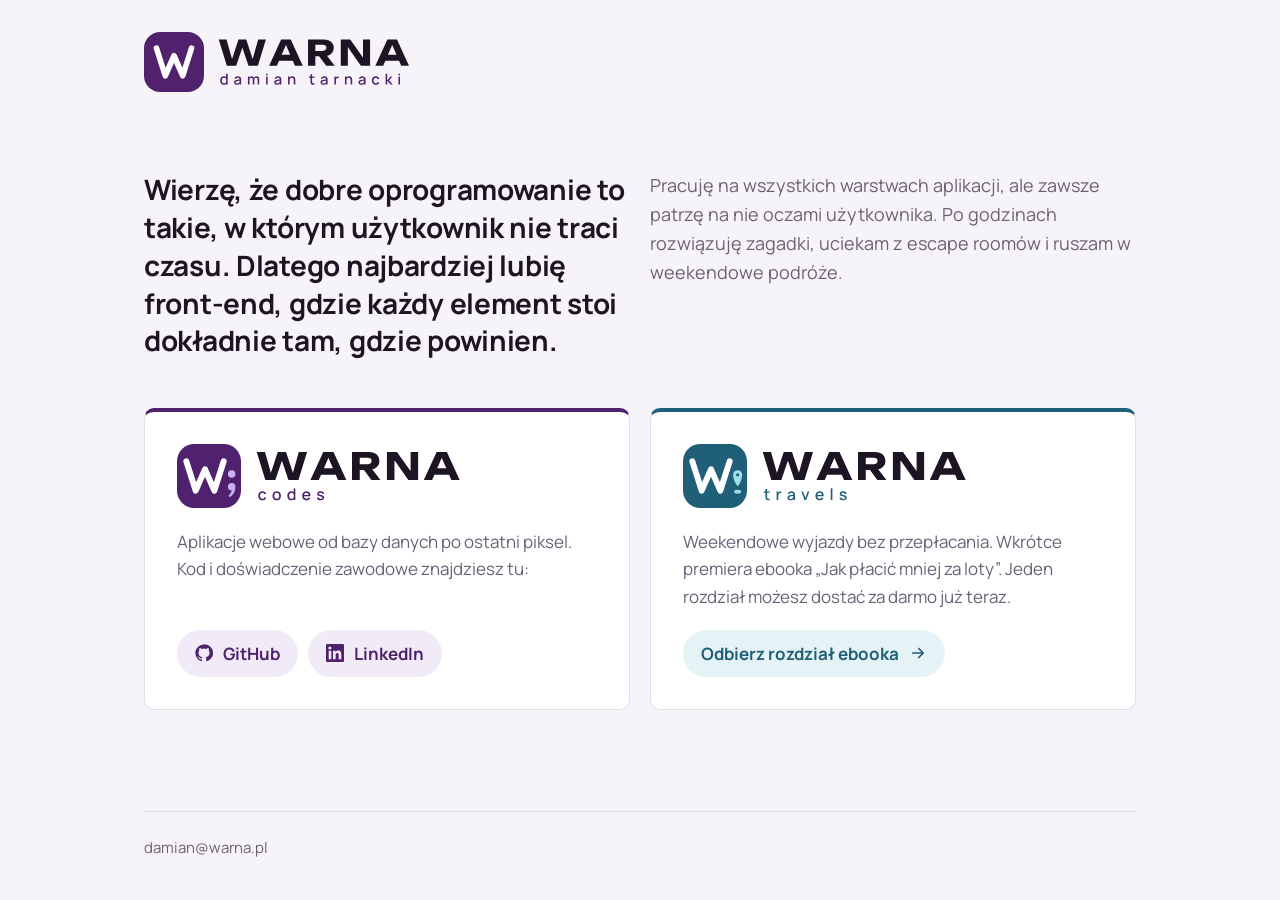
==== commit eb8540bb: "Przycisk travels: Odbierz rozdział ebooka Co-Authored-By: Claude Opus 5.5 (1M context) <noreply@anth" ====
--- a/index.html
+++ b/index.html
@@ -52,7 +52,7 @@
       <div class="lockup"><svg xmlns="http://www.w3.org/2000/svg" viewBox="0 0 441.74 100.00" role="img" aria-label="WARNA travels"><g transform="translate(0.00 0.00) scale(1.0417) translate(-2 -2)"><rect x="2" y="2" width="96" height="96" rx="26" fill="#1F5F78"/><path d="M16 28 L30 72 L44 40 L58 72 L72 28" fill="none" stroke="#FFFFFF" stroke-width="9" stroke-linecap="round" stroke-linejoin="round"/><path d="M84 65.5 C81.62 63.50 77.20 54.66 77.20 48.20 A6.8 6.8 0 1 1 90.80 48.20 C90.80 54.66 86.38 63.50 84 65.5Z" fill="#9EE0EA"/><circle cx="84" cy="48.20" r="2.45" fill="#1F5F78"/><ellipse cx="84" cy="73.6" rx="5.2" ry="2.9" fill="#9EE0EA"/></g><path d="M59.19 -5.16H55.38L66.35 -44.00H79.20L65.82 0.00H50.16L37.43 -37.55H42.42L29.63 0.00H14.02L0.59 -44.00H13.49L24.46 -5.16L20.71 -5.22L33.50 -44.00H46.35Z M97.15 -8.45V-18.25H127.48V-8.45ZM120.56 -44.00 140.57 0.00H127.60L110.82 -38.84H114.34L97.50 0.00H84.54L104.54 -44.00Z M157.81 -24.76H173.83Q176.76 -24.76 178.41 -26.11Q180.05 -27.46 180.05 -29.86Q180.05 -32.33 178.41 -33.65Q176.76 -34.97 173.83 -34.97H156.11L161.57 -40.77V0.00H149.42V-44.00H175.53Q180.58 -44.00 184.33 -42.21Q188.09 -40.42 190.20 -37.28Q192.31 -34.14 192.31 -29.86Q192.31 -25.70 190.20 -22.53Q188.09 -19.36 184.33 -17.60Q180.58 -15.84 175.53 -15.84H157.81ZM164.38 -20.59H178.05L193.83 0.00H179.75Z M244.76 -8.51 241.00 -7.74V-44.00H252.79V0.00H237.48L212.08 -36.20L215.78 -36.96V0.00H203.98V-44.00H219.71Z M274.27 -8.45V-18.25H304.60V-8.45ZM297.67 -44.00 317.68 0.00H304.71L287.94 -38.84H291.46L274.62 0.00H261.65L281.66 -44.00Z" transform="translate(124.00 56.31)" fill="currentColor"/><path d="M9.47 0.00Q8.20 0.25 6.98 0.21Q5.75 0.18 4.79 -0.26Q3.83 -0.70 3.34 -1.64Q2.90 -2.48 2.87 -3.34Q2.84 -4.21 2.84 -5.31V-17.25H5.46V-5.44Q5.46 -4.62 5.48 -4.03Q5.50 -3.43 5.74 -3.01Q6.19 -2.24 7.17 -2.13Q8.15 -2.02 9.47 -2.21ZM0.25 -11.40V-13.50H9.47V-11.40Z M20.31 0.00V-13.50H22.64V-10.23L22.31 -10.65Q22.56 -11.30 22.96 -11.84Q23.36 -12.39 23.89 -12.74Q24.40 -13.11 25.03 -13.32Q25.66 -13.53 26.33 -13.57Q26.99 -13.61 27.60 -13.50V-11.05Q26.94 -11.23 26.13 -11.15Q25.32 -11.08 24.65 -10.64Q24.01 -10.23 23.64 -9.64Q23.27 -9.05 23.11 -8.33Q22.95 -7.61 22.95 -6.81V0.00Z M41.79 0.38Q40.29 0.38 39.28 -0.18Q38.26 -0.74 37.74 -1.66Q37.23 -2.58 37.23 -3.68Q37.23 -4.70 37.59 -5.47Q37.95 -6.25 38.66 -6.79Q39.38 -7.34 40.41 -7.68Q41.31 -7.94 42.45 -8.14Q43.59 -8.34 44.84 -8.51Q46.10 -8.69 47.34 -8.86L46.39 -8.34Q46.41 -9.93 45.72 -10.69Q45.03 -11.46 43.34 -11.46Q42.28 -11.46 41.39 -10.97Q40.50 -10.48 40.15 -9.34L37.71 -10.09Q38.21 -11.83 39.62 -12.85Q41.03 -13.88 43.36 -13.88Q45.18 -13.88 46.52 -13.26Q47.86 -12.64 48.49 -11.30Q48.81 -10.64 48.89 -9.90Q48.96 -9.16 48.96 -8.31V0.00H46.65V-3.09L47.10 -2.69Q46.26 -1.14 44.97 -0.38Q43.68 0.38 41.79 0.38ZM42.25 -1.76Q43.36 -1.76 44.16 -2.16Q44.96 -2.55 45.45 -3.16Q45.94 -3.78 46.09 -4.44Q46.30 -5.04 46.33 -5.79Q46.36 -6.54 46.36 -6.99L47.21 -6.68Q45.98 -6.49 44.96 -6.34Q43.95 -6.19 43.13 -6.04Q42.31 -5.90 41.68 -5.70Q41.14 -5.51 40.72 -5.25Q40.30 -4.99 40.06 -4.61Q39.81 -4.24 39.81 -3.70Q39.81 -3.18 40.08 -2.73Q40.34 -2.29 40.88 -2.03Q41.41 -1.76 42.25 -1.76Z M63.86 0.00 58.96 -13.50H61.60L65.19 -3.28L68.78 -13.50H71.41L66.51 0.00Z M87.65 0.38Q85.64 0.38 84.12 -0.51Q82.60 -1.39 81.76 -2.97Q80.91 -4.55 80.91 -6.64Q80.91 -8.85 81.74 -10.48Q82.58 -12.10 84.06 -12.99Q85.55 -13.88 87.53 -13.88Q89.59 -13.88 91.04 -12.92Q92.49 -11.96 93.21 -10.20Q93.93 -8.44 93.78 -6.01H91.16V-6.96Q91.14 -9.31 90.27 -10.44Q89.40 -11.56 87.63 -11.56Q85.66 -11.56 84.68 -10.32Q83.69 -9.09 83.69 -6.75Q83.69 -4.53 84.68 -3.31Q85.66 -2.09 87.53 -2.09Q88.75 -2.09 89.64 -2.64Q90.54 -3.20 91.04 -4.24L93.60 -3.43Q92.81 -1.61 91.21 -0.62Q89.61 0.38 87.65 0.38ZM82.84 -6.01V-8.05H92.48V-6.01Z M104.83 0.00V-18.38H107.44V0.00Z M124.35 0.36Q121.89 0.36 120.34 -0.72Q118.79 -1.81 118.44 -3.79L121.11 -4.20Q121.36 -3.15 122.27 -2.54Q123.18 -1.94 124.53 -1.94Q125.75 -1.94 126.44 -2.44Q127.14 -2.94 127.14 -3.81Q127.14 -4.33 126.89 -4.64Q126.65 -4.96 125.88 -5.25Q125.10 -5.54 123.51 -5.96Q121.78 -6.41 120.76 -6.93Q119.74 -7.45 119.31 -8.14Q118.88 -8.84 118.88 -9.83Q118.88 -11.05 119.53 -11.96Q120.18 -12.88 121.36 -13.38Q122.54 -13.88 124.13 -13.88Q125.68 -13.88 126.89 -13.39Q128.10 -12.90 128.85 -12.01Q129.60 -11.11 129.75 -9.91L127.08 -9.43Q126.94 -10.40 126.16 -10.96Q125.39 -11.53 124.15 -11.58Q122.96 -11.62 122.23 -11.18Q121.49 -10.74 121.49 -9.96Q121.49 -9.51 121.77 -9.20Q122.05 -8.89 122.86 -8.60Q123.68 -8.31 125.26 -7.91Q126.96 -7.48 127.96 -6.94Q128.96 -6.41 129.39 -5.68Q129.83 -4.95 129.83 -3.91Q129.83 -1.91 128.37 -0.78Q126.91 0.36 124.35 0.36Z" transform="translate(126.00 87.69)" class="desc" fill="#1F5F78"/></svg></div>
       <p>Weekendowe wyjazdy bez przepłacania. Wkrótce premiera ebooka „Jak płacić mniej za loty”. Jeden rozdział możesz dostać za darmo już teraz.</p>
       <ul class="links">
-        <li><a class="cta" href="/travels/tansze-loty/"><span>Odbierz rozdział</span><svg viewBox="0 0 24 24" aria-hidden="true"><path d="M5 12h13m-5-6 6 6-6 6" fill="none" stroke="currentColor" stroke-width="2.2" stroke-linecap="round" stroke-linejoin="round"/></svg></a></li>
+        <li><a class="cta" href="/travels/tansze-loty/"><span>Odbierz rozdział ebooka</span><svg viewBox="0 0 24 24" aria-hidden="true"><path d="M5 12h13m-5-6 6 6-6 6" fill="none" stroke="currentColor" stroke-width="2.2" stroke-linecap="round" stroke-linejoin="round"/></svg></a></li>
       </ul>
     </article>
   </div>
--- a/assets/css/style.css
+++ b/assets/css/style.css
@@ -54,6 +54,8 @@
 .top { padding-block: 32px 0; }
 .brand { display: inline-block; color: var(--ink); }
 .brand svg { height: 60px; width: auto; }
+/* podpis znaku jak w negatywie: fiolet w jasnym motywie, lawenda w ciemnym */
+.brand .desc { fill: var(--codes); }
 
 main { flex: 1; padding-block: 72px 64px; }
 
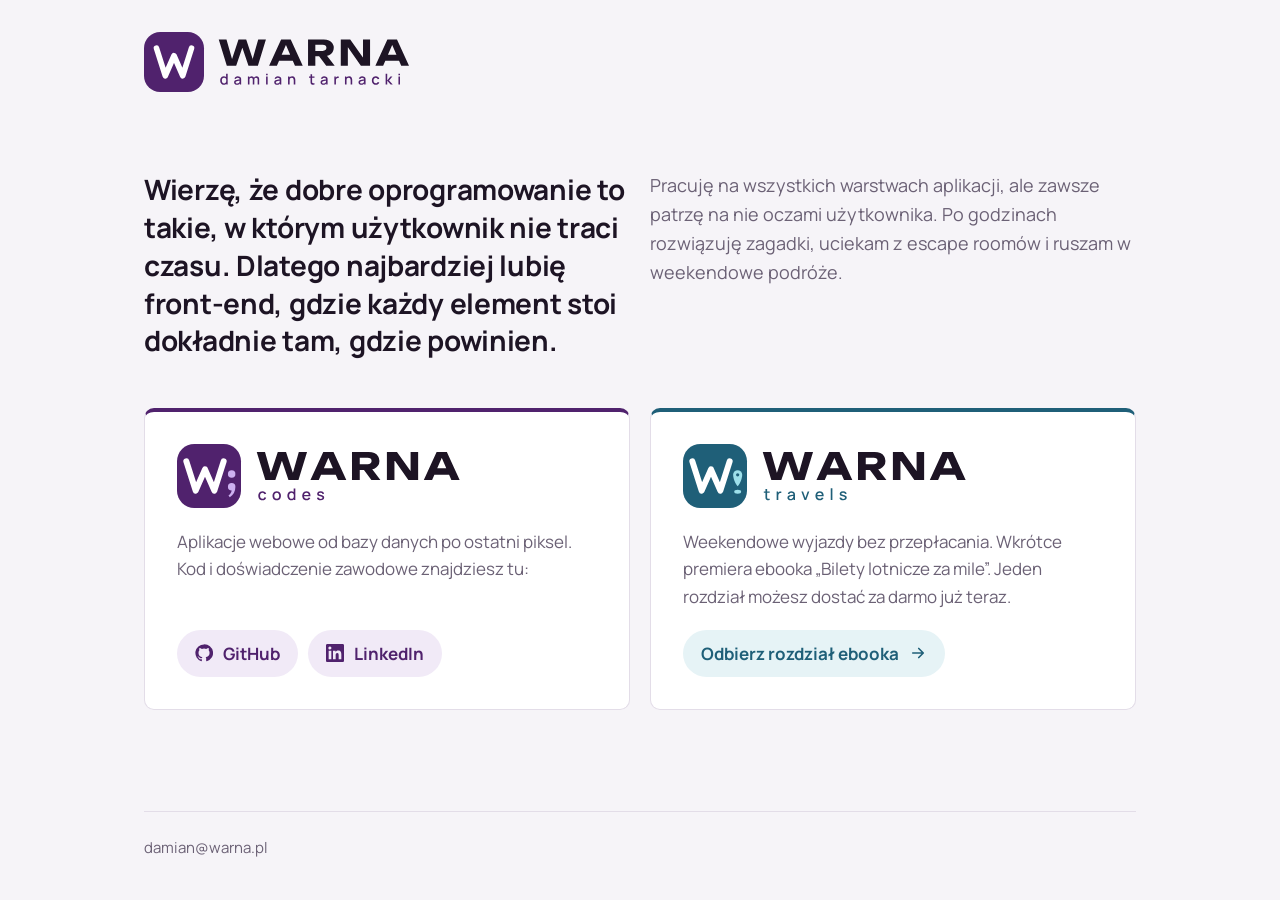
==== commit b6ebc7a4: "Nowy tytuł ebooka: Bilety lotnicze za mile Co-Authored-By: Claude Opus 5.5 (1M context) <noreply@ant" ====
--- a/index.html
+++ b/index.html
@@ -50,7 +50,7 @@
     </article>
     <article class="line travels">
       <div class="lockup"><svg xmlns="http://www.w3.org/2000/svg" viewBox="0 0 441.74 100.00" role="img" aria-label="WARNA travels"><g transform="translate(0.00 0.00) scale(1.0417) translate(-2 -2)"><rect x="2" y="2" width="96" height="96" rx="26" fill="#1F5F78"/><path d="M16 28 L30 72 L44 40 L58 72 L72 28" fill="none" stroke="#FFFFFF" stroke-width="9" stroke-linecap="round" stroke-linejoin="round"/><path d="M84 65.5 C81.62 63.50 77.20 54.66 77.20 48.20 A6.8 6.8 0 1 1 90.80 48.20 C90.80 54.66 86.38 63.50 84 65.5Z" fill="#9EE0EA"/><circle cx="84" cy="48.20" r="2.45" fill="#1F5F78"/><ellipse cx="84" cy="73.6" rx="5.2" ry="2.9" fill="#9EE0EA"/></g><path d="M59.19 -5.16H55.38L66.35 -44.00H79.20L65.82 0.00H50.16L37.43 -37.55H42.42L29.63 0.00H14.02L0.59 -44.00H13.49L24.46 -5.16L20.71 -5.22L33.50 -44.00H46.35Z M97.15 -8.45V-18.25H127.48V-8.45ZM120.56 -44.00 140.57 0.00H127.60L110.82 -38.84H114.34L97.50 0.00H84.54L104.54 -44.00Z M157.81 -24.76H173.83Q176.76 -24.76 178.41 -26.11Q180.05 -27.46 180.05 -29.86Q180.05 -32.33 178.41 -33.65Q176.76 -34.97 173.83 -34.97H156.11L161.57 -40.77V0.00H149.42V-44.00H175.53Q180.58 -44.00 184.33 -42.21Q188.09 -40.42 190.20 -37.28Q192.31 -34.14 192.31 -29.86Q192.31 -25.70 190.20 -22.53Q188.09 -19.36 184.33 -17.60Q180.58 -15.84 175.53 -15.84H157.81ZM164.38 -20.59H178.05L193.83 0.00H179.75Z M244.76 -8.51 241.00 -7.74V-44.00H252.79V0.00H237.48L212.08 -36.20L215.78 -36.96V0.00H203.98V-44.00H219.71Z M274.27 -8.45V-18.25H304.60V-8.45ZM297.67 -44.00 317.68 0.00H304.71L287.94 -38.84H291.46L274.62 0.00H261.65L281.66 -44.00Z" transform="translate(124.00 56.31)" fill="currentColor"/><path d="M9.47 0.00Q8.20 0.25 6.98 0.21Q5.75 0.18 4.79 -0.26Q3.83 -0.70 3.34 -1.64Q2.90 -2.48 2.87 -3.34Q2.84 -4.21 2.84 -5.31V-17.25H5.46V-5.44Q5.46 -4.62 5.48 -4.03Q5.50 -3.43 5.74 -3.01Q6.19 -2.24 7.17 -2.13Q8.15 -2.02 9.47 -2.21ZM0.25 -11.40V-13.50H9.47V-11.40Z M20.31 0.00V-13.50H22.64V-10.23L22.31 -10.65Q22.56 -11.30 22.96 -11.84Q23.36 -12.39 23.89 -12.74Q24.40 -13.11 25.03 -13.32Q25.66 -13.53 26.33 -13.57Q26.99 -13.61 27.60 -13.50V-11.05Q26.94 -11.23 26.13 -11.15Q25.32 -11.08 24.65 -10.64Q24.01 -10.23 23.64 -9.64Q23.27 -9.05 23.11 -8.33Q22.95 -7.61 22.95 -6.81V0.00Z M41.79 0.38Q40.29 0.38 39.28 -0.18Q38.26 -0.74 37.74 -1.66Q37.23 -2.58 37.23 -3.68Q37.23 -4.70 37.59 -5.47Q37.95 -6.25 38.66 -6.79Q39.38 -7.34 40.41 -7.68Q41.31 -7.94 42.45 -8.14Q43.59 -8.34 44.84 -8.51Q46.10 -8.69 47.34 -8.86L46.39 -8.34Q46.41 -9.93 45.72 -10.69Q45.03 -11.46 43.34 -11.46Q42.28 -11.46 41.39 -10.97Q40.50 -10.48 40.15 -9.34L37.71 -10.09Q38.21 -11.83 39.62 -12.85Q41.03 -13.88 43.36 -13.88Q45.18 -13.88 46.52 -13.26Q47.86 -12.64 48.49 -11.30Q48.81 -10.64 48.89 -9.90Q48.96 -9.16 48.96 -8.31V0.00H46.65V-3.09L47.10 -2.69Q46.26 -1.14 44.97 -0.38Q43.68 0.38 41.79 0.38ZM42.25 -1.76Q43.36 -1.76 44.16 -2.16Q44.96 -2.55 45.45 -3.16Q45.94 -3.78 46.09 -4.44Q46.30 -5.04 46.33 -5.79Q46.36 -6.54 46.36 -6.99L47.21 -6.68Q45.98 -6.49 44.96 -6.34Q43.95 -6.19 43.13 -6.04Q42.31 -5.90 41.68 -5.70Q41.14 -5.51 40.72 -5.25Q40.30 -4.99 40.06 -4.61Q39.81 -4.24 39.81 -3.70Q39.81 -3.18 40.08 -2.73Q40.34 -2.29 40.88 -2.03Q41.41 -1.76 42.25 -1.76Z M63.86 0.00 58.96 -13.50H61.60L65.19 -3.28L68.78 -13.50H71.41L66.51 0.00Z M87.65 0.38Q85.64 0.38 84.12 -0.51Q82.60 -1.39 81.76 -2.97Q80.91 -4.55 80.91 -6.64Q80.91 -8.85 81.74 -10.48Q82.58 -12.10 84.06 -12.99Q85.55 -13.88 87.53 -13.88Q89.59 -13.88 91.04 -12.92Q92.49 -11.96 93.21 -10.20Q93.93 -8.44 93.78 -6.01H91.16V-6.96Q91.14 -9.31 90.27 -10.44Q89.40 -11.56 87.63 -11.56Q85.66 -11.56 84.68 -10.32Q83.69 -9.09 83.69 -6.75Q83.69 -4.53 84.68 -3.31Q85.66 -2.09 87.53 -2.09Q88.75 -2.09 89.64 -2.64Q90.54 -3.20 91.04 -4.24L93.60 -3.43Q92.81 -1.61 91.21 -0.62Q89.61 0.38 87.65 0.38ZM82.84 -6.01V-8.05H92.48V-6.01Z M104.83 0.00V-18.38H107.44V0.00Z M124.35 0.36Q121.89 0.36 120.34 -0.72Q118.79 -1.81 118.44 -3.79L121.11 -4.20Q121.36 -3.15 122.27 -2.54Q123.18 -1.94 124.53 -1.94Q125.75 -1.94 126.44 -2.44Q127.14 -2.94 127.14 -3.81Q127.14 -4.33 126.89 -4.64Q126.65 -4.96 125.88 -5.25Q125.10 -5.54 123.51 -5.96Q121.78 -6.41 120.76 -6.93Q119.74 -7.45 119.31 -8.14Q118.88 -8.84 118.88 -9.83Q118.88 -11.05 119.53 -11.96Q120.18 -12.88 121.36 -13.38Q122.54 -13.88 124.13 -13.88Q125.68 -13.88 126.89 -13.39Q128.10 -12.90 128.85 -12.01Q129.60 -11.11 129.75 -9.91L127.08 -9.43Q126.94 -10.40 126.16 -10.96Q125.39 -11.53 124.15 -11.58Q122.96 -11.62 122.23 -11.18Q121.49 -10.74 121.49 -9.96Q121.49 -9.51 121.77 -9.20Q122.05 -8.89 122.86 -8.60Q123.68 -8.31 125.26 -7.91Q126.96 -7.48 127.96 -6.94Q128.96 -6.41 129.39 -5.68Q129.83 -4.95 129.83 -3.91Q129.83 -1.91 128.37 -0.78Q126.91 0.36 124.35 0.36Z" transform="translate(126.00 87.69)" class="desc" fill="#1F5F78"/></svg></div>
-      <p>Weekendowe wyjazdy bez przepłacania. Wkrótce premiera ebooka „Jak płacić mniej za loty”. Jeden rozdział możesz dostać za darmo już teraz.</p>
+      <p>Weekendowe wyjazdy bez przepłacania. Wkrótce premiera ebooka „Bilety lotnicze za mile”. Jeden rozdział możesz dostać za darmo już teraz.</p>
       <ul class="links">
         <li><a class="cta" href="/travels/tansze-loty/"><span>Odbierz rozdział ebooka</span><svg viewBox="0 0 24 24" aria-hidden="true"><path d="M5 12h13m-5-6 6 6-6 6" fill="none" stroke="currentColor" stroke-width="2.2" stroke-linecap="round" stroke-linejoin="round"/></svg></a></li>
       </ul>
